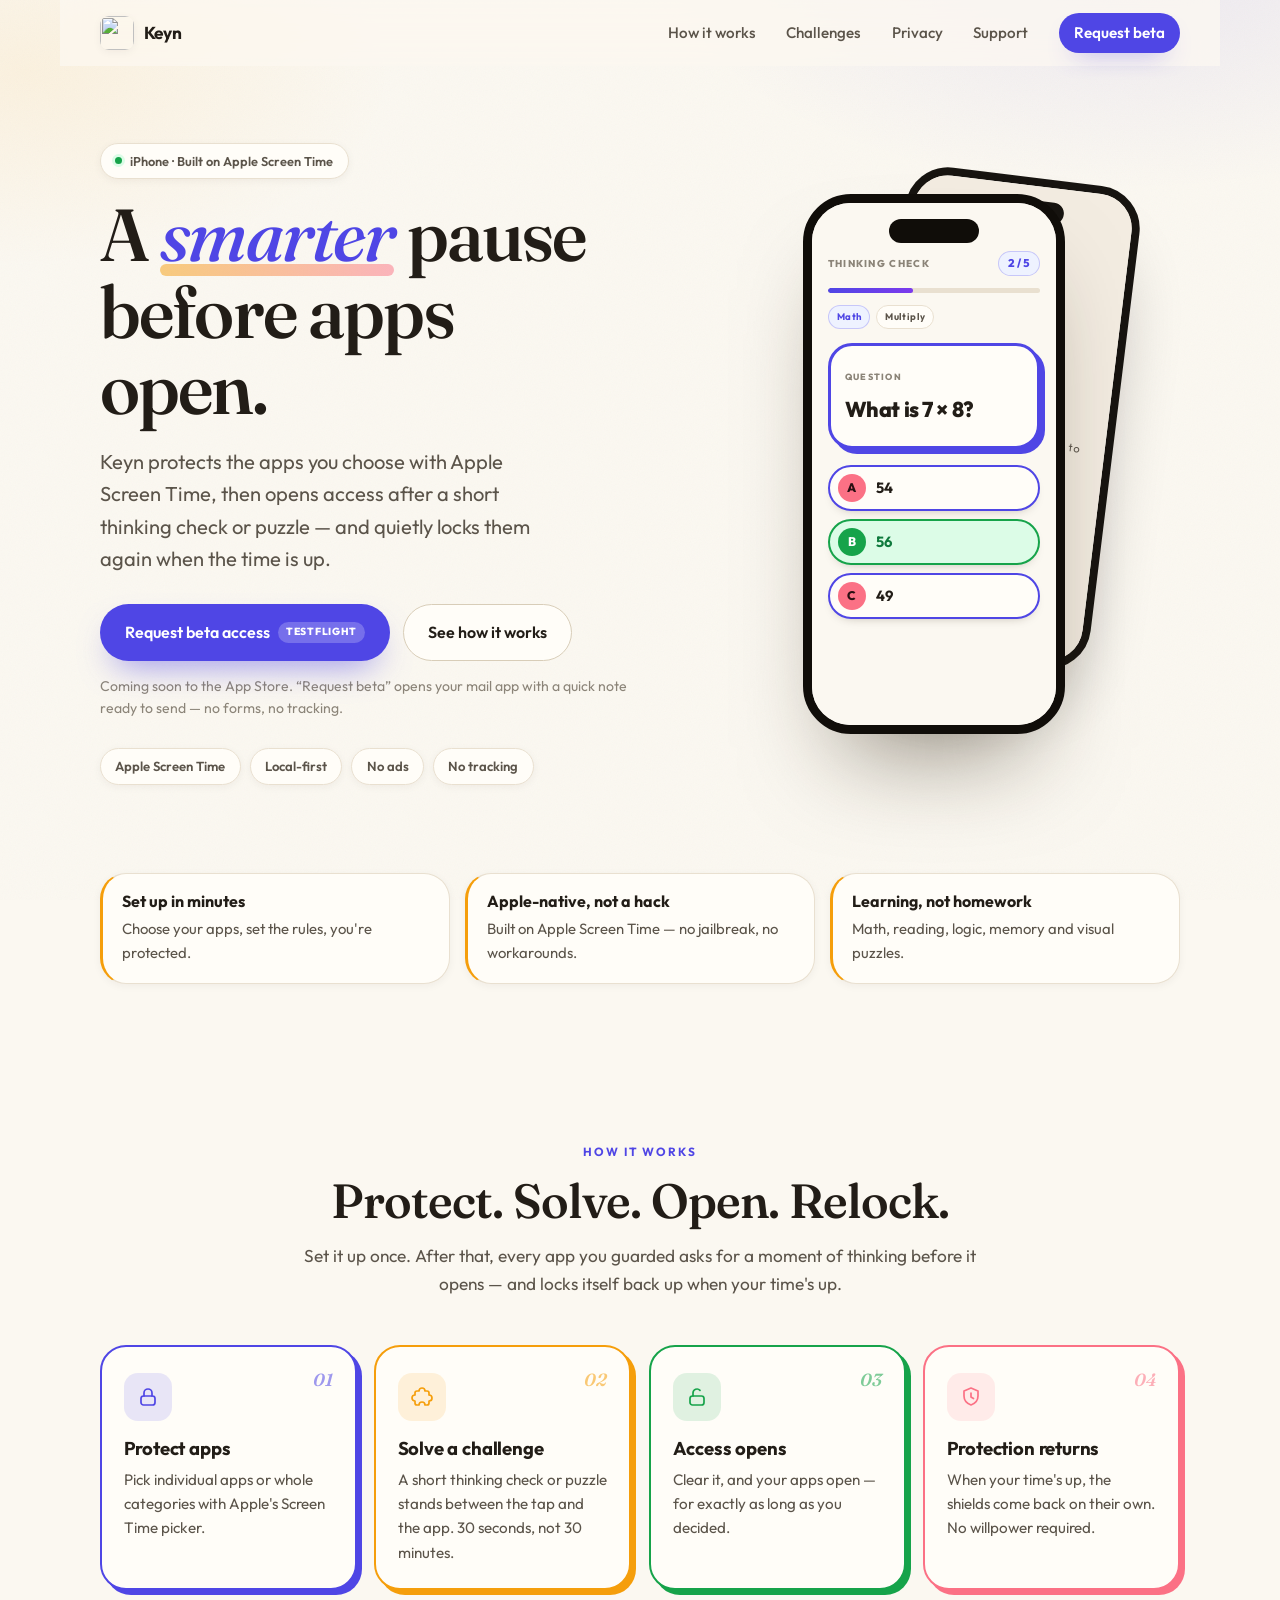
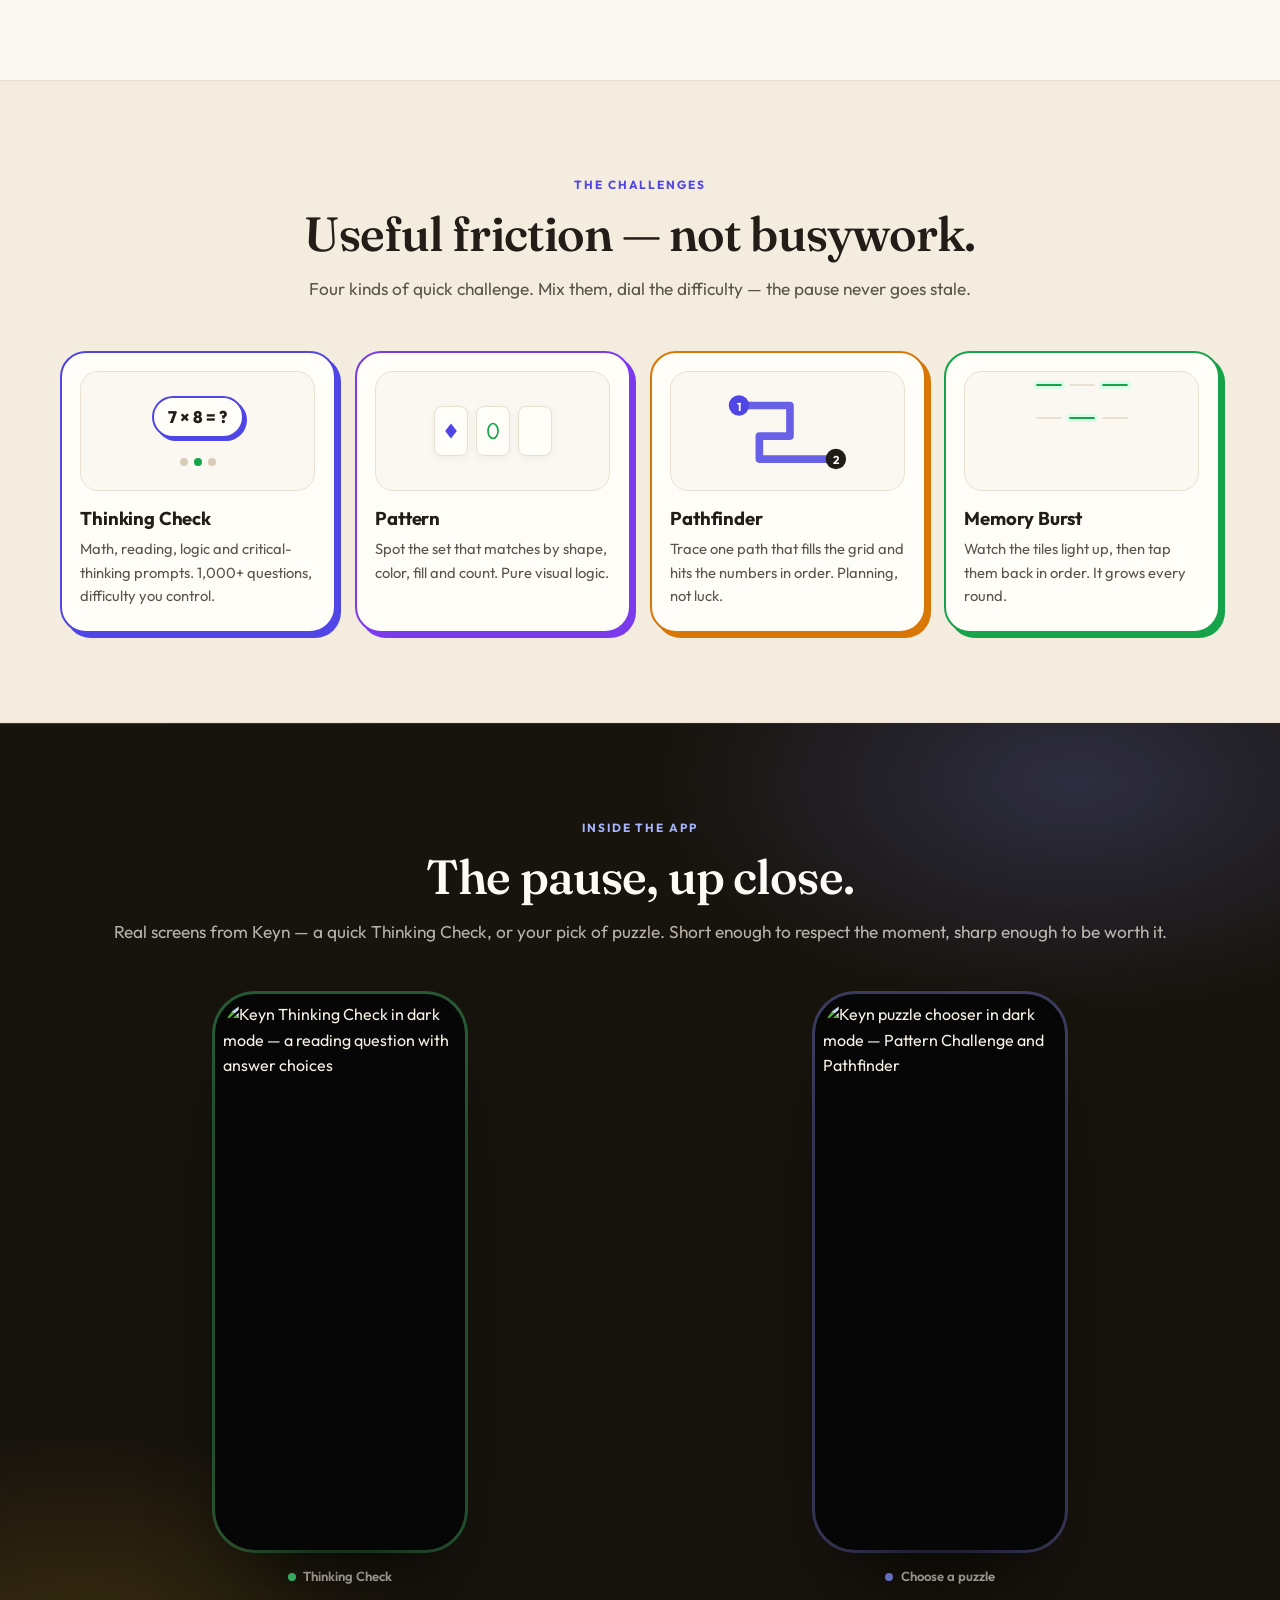
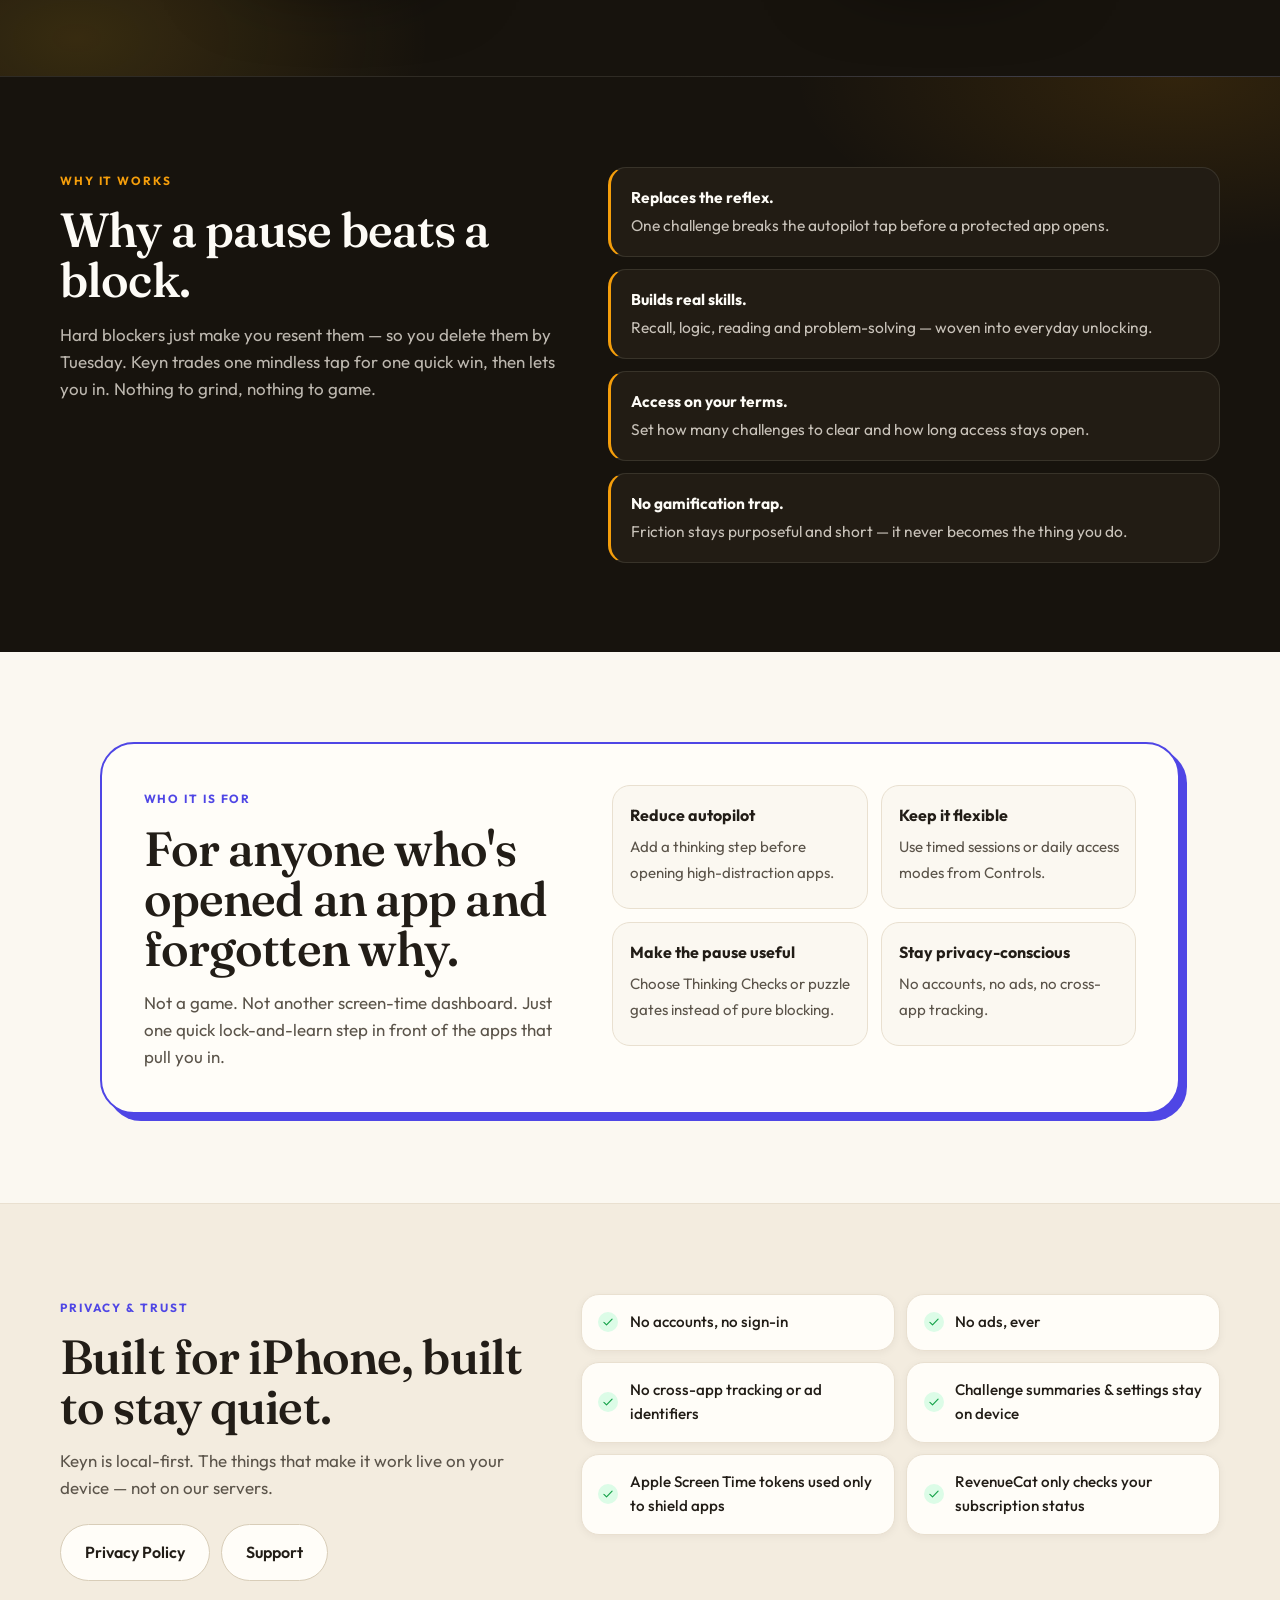
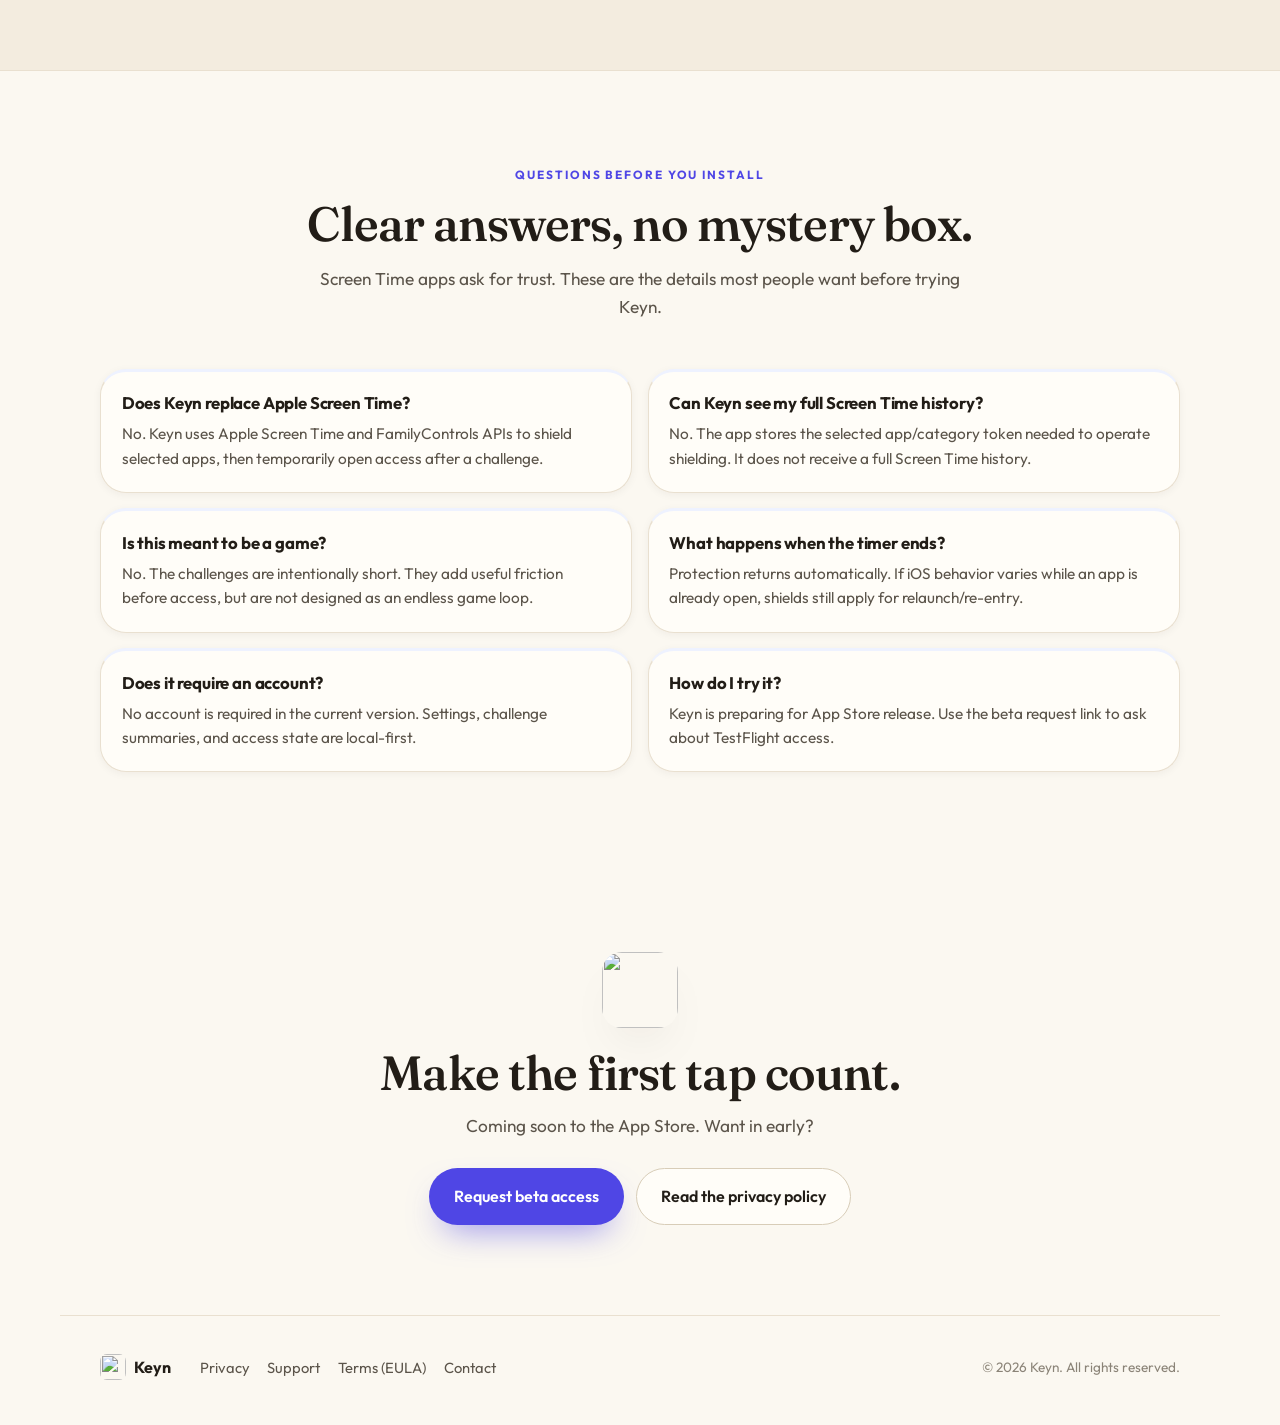
==== index.html @ 4c32f617 "rebrand: Brain Unlock -> Keyn (site brand text) Renames the visible brand across index/privacy/suppo" ====
<!doctype html>
<html lang="en">
  <head>
    <meta charset="utf-8" />
    <meta name="viewport" content="width=device-width, initial-scale=1, viewport-fit=cover" />
    <meta name="theme-color" content="#fbf8f1" />
    <meta
      name="description"
      content="Keyn protects the apps you choose with Apple Screen Time, then opens access after a short thinking check or puzzle. Local-first. No ads. No tracking."
    />
    <link rel="canonical" href="https://www.brainunlock.app/" />
    <link rel="icon" href="assets/app-icon.png" />
    <link rel="apple-touch-icon" href="assets/app-icon.png" />
    <meta property="og:title" content="Keyn | A smarter pause before apps open" />
    <meta
      property="og:description"
      content="Protect apps with Apple Screen Time, then earn access with a short thinking check or puzzle. Local-first, private, ad-free."
    />
    <meta property="og:type" content="website" />
    <meta property="og:url" content="https://www.brainunlock.app/" />
    <meta property="og:image" content="https://www.brainunlock.app/assets/app-icon.png" />
    <title>Keyn | A smarter pause before apps open</title>
    <script>document.documentElement.classList.add("js");</script>
    <link rel="preconnect" href="https://fonts.googleapis.com" />
    <link rel="preconnect" href="https://fonts.gstatic.com" crossorigin />
    <link
      href="https://fonts.googleapis.com/css2?family=Fraunces:ital,opsz,wght@0,9..144,400..600;1,9..144,400..560&family=Outfit:wght@400;500;600;700;800&display=swap"
      rel="stylesheet"
    />
    <link rel="stylesheet" href="styles.css" />
  </head>
  <body>
    <header class="nav">
      <a class="brand" href="https://www.brainunlock.app/" aria-label="Keyn home">
        <img class="brand-icon" src="assets/app-icon.png" alt="" width="34" height="34" />
        <span class="brand-name">Keyn</span>
      </a>
      <nav class="nav-links" aria-label="Primary">
        <a href="#how">How it works</a>
        <a href="#challenges">Challenges</a>
        <a href="privacy.html">Privacy</a>
        <a href="support.html">Support</a>
        <a class="nav-cta" href="mailto:support@brainunlock.app?subject=Brain%20Unlock%20beta%20access">Request beta</a>
      </nav>
    </header>

    <main>
      <!-- ───────────────────────── Hero ───────────────────────── -->
      <section class="hero">
        <div class="hero-glow" aria-hidden="true"></div>
        <div class="hero-grid">
          <div class="hero-copy reveal">
            <span class="eyebrow"><span class="eyebrow-dot"></span> iPhone&nbsp;·&nbsp;Built on Apple Screen&nbsp;Time</span>
            <h1>A <em>smarter</em> pause<br />before apps open.</h1>
            <p class="lede">
              Keyn protects the apps you choose with Apple Screen Time, then opens
              access after a short thinking check or puzzle — and quietly locks them again
              when the time is up.
            </p>
            <div class="cta-row">
              <a class="btn btn-primary" href="mailto:support@brainunlock.app?subject=Brain%20Unlock%20beta%20access">
                Request beta access
                <em class="soon-tag">TestFlight</em>
              </a>
              <a class="btn btn-ghost" href="#how">See how it works</a>
            </div>
            <p class="cta-note">Coming soon to the App Store. “Request beta” opens your mail app with a quick note ready to send — no forms, no tracking.</p>
            <ul class="chips" aria-label="At a glance">
              <li>Apple Screen Time</li>
              <li>Local-first</li>
              <li>No ads</li>
              <li>No tracking</li>
            </ul>
          </div>

          <!-- Layered iPhone mockups recreating the actual app UI -->
          <div class="hero-stage reveal" style="--d: 140ms" aria-label="Keyn app preview">
            <!-- Back phone: the shield / protected screen -->
            <div class="phone phone-back" aria-hidden="true">
              <div class="screen screen-shield">
                <div class="shield-glyph">
                  <svg viewBox="0 0 24 24" width="38" height="38" fill="none" stroke="currentColor" stroke-width="1.6" stroke-linecap="round" stroke-linejoin="round"><path d="M12 3l7 3v5c0 4.5-3 7.5-7 9-4-1.5-7-4.5-7-9V6z"/><path d="M9.5 12l1.8 1.8L15 10"/></svg>
                </div>
                <p class="shield-title">Protected</p>
                <p class="shield-sub">Finish a quick challenge in Keyn to open this app.</p>
                <span class="shield-btn">Got it</span>
              </div>
            </div>

            <!-- Front phone: the Thinking Check -->
            <div class="phone phone-front">
              <div class="screen screen-check">
                <div class="check-top">
                  <span class="check-eyebrow">Thinking Check</span>
                  <span class="check-progress">2 / 5</span>
                </div>
                <div class="check-bar"><span></span></div>
                <div class="tag-row">
                  <span class="tag tag-cat">Math</span>
                  <span class="tag">Multiply</span>
                </div>
                <div class="q-card">
                  <span class="q-label">Question</span>
                  <p class="q-text">What is 7 × 8?</p>
                </div>
                <div class="answers">
                  <button class="ans" type="button" tabindex="-1"><span class="bub">A</span> 54</button>
                  <button class="ans ans-correct" type="button" tabindex="-1"><span class="bub">B</span> 56</button>
                  <button class="ans" type="button" tabindex="-1"><span class="bub">C</span> 49</button>
                </div>
              </div>
            </div>
          </div>
        </div>
      </section>

      <!-- ─────────────────────── Value proof ─────────────────── -->
      <section class="proof-strip" aria-label="Why people try Keyn">
        <article>
          <strong>Set up in minutes</strong>
          <span>Choose your apps, set the rules, you're protected.</span>
        </article>
        <article>
          <strong>Apple-native, not a hack</strong>
          <span>Built on Apple Screen Time — no jailbreak, no workarounds.</span>
        </article>
        <article>
          <strong>Learning, not homework</strong>
          <span>Math, reading, logic, memory and visual puzzles.</span>
        </article>
      </section>

      <!-- ─────────────────────── How it works ─────────────────── -->
      <section class="section" id="how">
        <div class="section-head">
          <span class="kicker">How it works</span>
          <h2>Protect. Solve. Open. Relock.</h2>
          <p>Set it up once. After that, every app you guarded asks for a moment of thinking before it opens — and locks itself back up when your time's up.</p>
        </div>
        <ol class="flow">
          <li class="flow-step reveal">
            <span class="flow-ix">01</span>
            <span class="flow-ic" aria-hidden="true">
              <svg viewBox="0 0 24 24" fill="none" stroke="currentColor" stroke-width="1.7" stroke-linecap="round" stroke-linejoin="round"><rect x="5" y="11" width="14" height="9" rx="2.5"/><path d="M8 11V8a4 4 0 0 1 8 0v3"/></svg>
            </span>
            <h3>Protect apps</h3>
            <p>Pick individual apps or whole categories with Apple's Screen Time picker.</p>
          </li>
          <li class="flow-step reveal" style="--d: 80ms">
            <span class="flow-ix">02</span>
            <span class="flow-ic" aria-hidden="true">
              <svg viewBox="0 0 24 24" fill="none" stroke="currentColor" stroke-width="1.7" stroke-linecap="round" stroke-linejoin="round"><path d="M12 3a3 3 0 0 1 3 3h2a2 2 0 0 1 2 2v2a3 3 0 0 1 0 6v2a2 2 0 0 1-2 2h-2a3 3 0 0 0-6 0H7a2 2 0 0 1-2-2v-2a3 3 0 0 1 0-6V8a2 2 0 0 1 2-2h2a3 3 0 0 1 3-3z"/></svg>
            </span>
            <h3>Solve a challenge</h3>
            <p>A short thinking check or puzzle stands between the tap and the app. 30 seconds, not 30 minutes.</p>
          </li>
          <li class="flow-step reveal" style="--d: 160ms">
            <span class="flow-ix">03</span>
            <span class="flow-ic" aria-hidden="true">
              <svg viewBox="0 0 24 24" fill="none" stroke="currentColor" stroke-width="1.7" stroke-linecap="round" stroke-linejoin="round"><rect x="5" y="11" width="14" height="9" rx="2.5"/><path d="M8 11V8a4 4 0 0 1 7-2.6"/></svg>
            </span>
            <h3>Access opens</h3>
            <p>Clear it, and your apps open — for exactly as long as you decided.</p>
          </li>
          <li class="flow-step reveal" style="--d: 240ms">
            <span class="flow-ix">04</span>
            <span class="flow-ic" aria-hidden="true">
              <svg viewBox="0 0 24 24" fill="none" stroke="currentColor" stroke-width="1.7" stroke-linecap="round" stroke-linejoin="round"><path d="M12 3l7 3v5c0 4.5-3 7.5-7 9-4-1.5-7-4.5-7-9V6z"/><path d="M12 8v4l2.5 1.5"/></svg>
            </span>
            <h3>Protection returns</h3>
            <p>When your time's up, the shields come back on their own. No willpower required.</p>
          </li>
        </ol>
      </section>

      <!-- ─────────────────────── Challenges ───────────────────── -->
      <section class="section section-soft" id="challenges">
        <div class="section-head">
          <span class="kicker">The challenges</span>
          <h2>Useful friction — not busywork.</h2>
          <p>Four kinds of quick challenge. Mix them, dial the difficulty — the pause never goes stale.</p>
        </div>
        <div class="challenge-grid">
          <article class="ch-card reveal">
            <div class="ch-art ch-art-think" aria-hidden="true">
              <span class="ch-pill">7 × 8 = ?</span>
              <div class="ch-dots"><i></i><i class="on"></i><i></i></div>
            </div>
            <h3>Thinking Check</h3>
            <p>Math, reading, logic and critical-thinking prompts. 1,000+ questions, difficulty you control.</p>
          </article>

          <article class="ch-card reveal" style="--d: 80ms">
            <div class="ch-art ch-art-pattern" aria-hidden="true">
              <span class="setcard"><svg viewBox="0 0 24 24" fill="#4F46E5"><path d="M12 3l7 9-7 9-7-9z"/></svg></span>
              <span class="setcard"><svg viewBox="0 0 24 24" fill="none" stroke="#16A34A" stroke-width="2"><ellipse cx="12" cy="12" rx="6" ry="9"/></svg></span>
              <span class="setcard"><svg viewBox="0 0 24 24" fill="#F59E0B"><path d="M16 4a8 8 0 1 0 0 16 6 6 0 0 1 0-16z"/></svg></span>
            </div>
            <h3>Pattern</h3>
            <p>Spot the set that matches by shape, color, fill and count. Pure visual logic.</p>
          </article>

          <article class="ch-card reveal" style="--d: 160ms">
            <div class="ch-art ch-art-path" aria-hidden="true">
              <svg viewBox="0 0 120 80" width="100%" height="100%" preserveAspectRatio="xMidYMid meet">
                <path d="M22 20 H62 V44 H38 V62 H98" fill="none" stroke="#4F46E5" stroke-width="6" stroke-linecap="round" stroke-linejoin="round" opacity="0.85"/>
                <circle cx="22" cy="20" r="8" fill="#4F46E5"/><text x="22" y="24" text-anchor="middle" font-size="9" fill="#fff" font-weight="700">1</text>
                <circle cx="98" cy="62" r="8" fill="#211C16"/><text x="98" y="66" text-anchor="middle" font-size="9" fill="#fff" font-weight="700">2</text>
              </svg>
            </div>
            <h3>Pathfinder</h3>
            <p>Trace one path that fills the grid and hits the numbers in order. Planning, not luck.</p>
          </article>

          <article class="ch-card reveal" style="--d: 240ms">
            <div class="ch-art ch-art-memory" aria-hidden="true">
              <span class="mtile on"></span><span class="mtile"></span><span class="mtile on"></span>
              <span class="mtile"></span><span class="mtile on"></span><span class="mtile"></span>
            </div>
            <h3>Memory Burst</h3>
            <p>Watch the tiles light up, then tap them back in order. It grows every round.</p>
          </article>
        </div>
      </section>

      <!-- ──────────────────── Dark-mode showcase ──────────────── -->
      <section class="section showcase" aria-label="A look inside the Keyn app">
        <div class="section-head">
          <span class="kicker">Inside the app</span>
          <h2>The pause, up close.</h2>
          <p>Real screens from Keyn — a quick Thinking Check, or your pick of puzzle. Short enough to respect the moment, sharp enough to be worth it.</p>
        </div>
        <div class="showcase-stage">
          <div class="shot-cap shot-cap-1 reveal">
            <div class="shot">
              <img src="assets/simulator_screenshot_D6361042-152D-41A5-B4E5-0A3F7F1196F3.png" alt="Keyn Thinking Check in dark mode — a reading question with answer choices" width="250" height="540" loading="lazy" />
            </div>
            <span class="shot-tag"><i></i> Thinking Check</span>
          </div>
          <div class="shot-cap shot-cap-2 reveal" style="--d: 110ms">
            <div class="shot">
              <img src="assets/simulator_screenshot_AA363468-B106-4E09-99B0-FF3314748592.png" alt="Keyn puzzle chooser in dark mode — Pattern Challenge and Pathfinder" width="250" height="540" loading="lazy" />
            </div>
            <span class="shot-tag"><i></i> Choose a puzzle</span>
          </div>
        </div>
      </section>

      <!-- ─────────────────────── Why it works ─────────────────── -->
      <section class="section why">
        <div class="why-inner">
          <div class="why-head">
            <span class="kicker kicker-light">Why it works</span>
            <h2>Why a pause beats a block.</h2>
            <p>Hard blockers just make you resent them — so you delete them by Tuesday. Keyn trades one mindless tap for one quick win, then lets you in. Nothing to grind, nothing to game.</p>
          </div>
          <ul class="why-list">
            <li>
              <strong>Replaces the reflex.</strong>
              One challenge breaks the autopilot tap before a protected app opens.
            </li>
            <li>
              <strong>Builds real skills.</strong>
              Recall, logic, reading and problem-solving — woven into everyday unlocking.
            </li>
            <li>
              <strong>Access on your terms.</strong>
              Set how many challenges to clear and how long access stays open.
            </li>
            <li>
              <strong>No gamification trap.</strong>
              Friction stays purposeful and short — it never becomes the thing you do.
            </li>
          </ul>
        </div>
      </section>

      <!-- ─────────────────────── Who it's for ─────────────────── -->
      <section class="section buyer-section">
        <div class="buyer-card">
          <div>
            <span class="kicker">Who it is for</span>
            <h2>For anyone who's opened an app and forgotten why.</h2>
            <p>
              Not a game. Not another screen-time dashboard. Just one quick lock-and-learn
              step in front of the apps that pull you in.
            </p>
          </div>
          <div class="buyer-grid">
            <article>
              <strong>Reduce autopilot</strong>
              <span>Add a thinking step before opening high-distraction apps.</span>
            </article>
            <article>
              <strong>Keep it flexible</strong>
              <span>Use timed sessions or daily access modes from Controls.</span>
            </article>
            <article>
              <strong>Make the pause useful</strong>
              <span>Choose Thinking Checks or puzzle gates instead of pure blocking.</span>
            </article>
            <article>
              <strong>Stay privacy-conscious</strong>
              <span>No accounts, no ads, no cross-app tracking.</span>
            </article>
          </div>
        </div>
      </section>

      <!-- ─────────────────────── Privacy / trust ──────────────── -->
      <section class="section section-soft" id="privacy">
        <div class="trust">
          <div class="trust-head">
            <span class="kicker">Privacy &amp; trust</span>
            <h2>Built for iPhone, built to stay quiet.</h2>
            <p>Keyn is local-first. The things that make it work live on your device — not on our servers.</p>
            <div class="trust-links">
              <a class="btn btn-ghost" href="privacy.html">Privacy Policy</a>
              <a class="btn btn-ghost" href="support.html">Support</a>
            </div>
          </div>
          <ul class="trust-list">
            <li><svg viewBox="0 0 24 24" aria-hidden="true" fill="none" stroke="currentColor" stroke-width="2" stroke-linecap="round" stroke-linejoin="round"><path d="M5 12.5l4.5 4.5L19 7"/></svg> No accounts, no sign-in</li>
            <li><svg viewBox="0 0 24 24" aria-hidden="true" fill="none" stroke="currentColor" stroke-width="2" stroke-linecap="round" stroke-linejoin="round"><path d="M5 12.5l4.5 4.5L19 7"/></svg> No ads, ever</li>
            <li><svg viewBox="0 0 24 24" aria-hidden="true" fill="none" stroke="currentColor" stroke-width="2" stroke-linecap="round" stroke-linejoin="round"><path d="M5 12.5l4.5 4.5L19 7"/></svg> No cross-app tracking or ad identifiers</li>
            <li><svg viewBox="0 0 24 24" aria-hidden="true" fill="none" stroke="currentColor" stroke-width="2" stroke-linecap="round" stroke-linejoin="round"><path d="M5 12.5l4.5 4.5L19 7"/></svg> Challenge summaries &amp; settings stay on device</li>
            <li><svg viewBox="0 0 24 24" aria-hidden="true" fill="none" stroke="currentColor" stroke-width="2" stroke-linecap="round" stroke-linejoin="round"><path d="M5 12.5l4.5 4.5L19 7"/></svg> Apple Screen Time tokens used only to shield apps</li>
            <li><svg viewBox="0 0 24 24" aria-hidden="true" fill="none" stroke="currentColor" stroke-width="2" stroke-linecap="round" stroke-linejoin="round"><path d="M5 12.5l4.5 4.5L19 7"/></svg> RevenueCat only checks your subscription status</li>
          </ul>
        </div>
      </section>

      <!-- ─────────────────────── FAQ ──────────────────────────── -->
      <section class="section faq-section" id="faq">
        <div class="section-head">
          <span class="kicker">Questions before you install</span>
          <h2>Clear answers, no mystery box.</h2>
          <p>Screen Time apps ask for trust. These are the details most people want before trying Keyn.</p>
        </div>
        <div class="faq-grid">
          <article>
            <h3>Does Keyn replace Apple Screen Time?</h3>
            <p>No. Keyn uses Apple Screen Time and FamilyControls APIs to shield selected apps, then temporarily open access after a challenge.</p>
          </article>
          <article>
            <h3>Can Keyn see my full Screen Time history?</h3>
            <p>No. The app stores the selected app/category token needed to operate shielding. It does not receive a full Screen Time history.</p>
          </article>
          <article>
            <h3>Is this meant to be a game?</h3>
            <p>No. The challenges are intentionally short. They add useful friction before access, but are not designed as an endless game loop.</p>
          </article>
          <article>
            <h3>What happens when the timer ends?</h3>
            <p>Protection returns automatically. If iOS behavior varies while an app is already open, shields still apply for relaunch/re-entry.</p>
          </article>
          <article>
            <h3>Does it require an account?</h3>
            <p>No account is required in the current version. Settings, challenge summaries, and access state are local-first.</p>
          </article>
          <article>
            <h3>How do I try it?</h3>
            <p>Keyn is preparing for App Store release. Use the beta request link to ask about TestFlight access.</p>
          </article>
        </div>
      </section>

      <!-- ─────────────────────── Closing CTA ──────────────────── -->
      <section class="section closing">
        <img class="closing-icon" src="assets/app-icon.png" alt="" width="76" height="76" />
        <h2>Make the first tap count.</h2>
        <p>Coming soon to the App Store. Want in early?</p>
        <div class="cta-row cta-center">
          <a class="btn btn-primary" href="mailto:support@brainunlock.app?subject=Brain%20Unlock%20beta%20access">Request beta access</a>
          <a class="btn btn-ghost" href="privacy.html">Read the privacy policy</a>
        </div>
      </section>
    </main>

    <footer class="footer">
      <div class="footer-brand">
        <img src="assets/app-icon.png" alt="" width="26" height="26" />
        <span>Keyn</span>
      </div>
      <nav class="footer-links" aria-label="Footer">
        <a href="privacy.html">Privacy</a>
        <a href="support.html">Support</a>
        <a href="https://www.apple.com/legal/internet-services/itunes/dev/stdeula/">Terms (EULA)</a>
        <a href="mailto:support@brainunlock.app">Contact</a>
      </nav>
      <span class="footer-copy">© 2026 Keyn. All rights reserved.</span>
    </footer>

    <!-- Scroll-orchestrated reveals. Hidden only when JS is present (.js gate in
         the head), so no-JS / crawlers still get everything; IntersectionObserver
         then fires each element's --d stagger as it enters the viewport. -->
    <script>
      (function () {
        var els = document.querySelectorAll(".reveal");
        if (!els.length) return;
        if (!("IntersectionObserver" in window)) {
          for (var i = 0; i < els.length; i++) els[i].classList.add("in");
          return;
        }
        var io = new IntersectionObserver(
          function (entries) {
            entries.forEach(function (e) {
              if (e.isIntersecting) {
                e.target.classList.add("in");
                io.unobserve(e.target);
              }
            });
          },
          { rootMargin: "0px 0px -10% 0px", threshold: 0.12 }
        );
        els.forEach(function (el) { io.observe(el); });
      })();
    </script>
  </body>
</html>
---- styles.css ----
/* ============================================================================
   Keyn — marketing site
   ----------------------------------------------------------------------------
   Aesthetic: warm "cream paper" editorial, pulled straight from the app's
   light mode. Fraunces (display serif) + Outfit (the app's own UI sans).
   Signature surface = the app's neobrutalist hard-offset accent slab.
   Atmosphere from layered corner-wash glows + paper grain. CSS-only motion,
   scroll-orchestrated. Dual-theme story told with real dark-mode screenshots.
   ========================================================================== */

:root {
  /* ── Type ── */
  --display: "Fraunces", "Iowan Old Style", Georgia, "Times New Roman", serif;
  --sans: "Outfit", -apple-system, system-ui, "Segoe UI", Roboto, Helvetica, Arial, sans-serif;

  /* ── Warm neutrals (cream paper) ── */
  --ink: #221d17;
  --ink-soft: #5b544a;
  --ink-faint: #8b8478;
  --cream: #fbf8f1;        /* page */
  --cream-2: #f3ecdf;      /* soft band */
  --paper: #fffdf8;        /* card */
  --line: #e9e0d0;
  --line-strong: #d8cdb8;

  /* ── Brand accents (exact app tokens) ── */
  --indigo: #4f46e5;
  --indigo-deep: #4338ca;
  --indigo-tint: #eef2ff;
  --gold: #f59e0b;
  --gold-2: #d97706;
  --gold-soft: #fef3c7;
  --green: #16a34a;
  --green-tint: #dcfce7;
  --coral: #fb7185;        /* the answer-bubble warmth */
  --coral-tint: #ffe4e6;
  --violet: #7c3aed;
  --violet-tint: #ede9fe;

  /* ── Warm dark band (espresso) ── */
  --espresso: #17130d;
  --espresso-2: #221c14;
  --espresso-line: rgba(255, 247, 233, 0.1);
  --cream-on-dark: #f7f1e6;

  --maxw: 1160px;
  --r-sm: 12px;
  --r: 18px;
  --r-lg: 26px;
  --r-xl: 34px;
  --r-hero: 32px;          /* matches the app's hero radius */
  --pill: 999px;

  --shadow-sm: 0 2px 8px rgba(40, 28, 10, 0.05);
  --shadow: 0 24px 50px -28px rgba(40, 28, 10, 0.34);
  --shadow-lg: 0 54px 96px -40px rgba(40, 28, 10, 0.5);

  /* Slab = the app's hard-offset neobrutalist shadow. Caller sets the accent
     via --slab (border + shadow color). */
  --slab: var(--indigo);
  --slab-off: 5px;
}

* { box-sizing: border-box; }

html { -webkit-text-size-adjust: 100%; scroll-behavior: smooth; }

body {
  margin: 0;
  font-family: var(--sans);
  color: var(--ink);
  background-color: var(--cream);
  /* Atmosphere: two soft corner washes + a hair of paper grain so the page
     never reads as flat cream. The grain is a tiny inline SVG turbulence. */
  background-image:
    radial-gradient(60% 42% at 88% -4%, rgba(79, 70, 229, 0.09), transparent 60%),
    radial-gradient(48% 36% at 2% 8%, rgba(245, 158, 11, 0.08), transparent 60%),
    url("data:image/svg+xml,%3Csvg xmlns='http://www.w3.org/2000/svg' width='180' height='180'%3E%3Cfilter id='n'%3E%3CfeTurbulence type='fractalNoise' baseFrequency='0.85' numOctaves='2' stitchTiles='stitch'/%3E%3C/filter%3E%3Crect width='100%25' height='100%25' filter='url(%23n)' opacity='0.035'/%3E%3C/svg%3E");
  background-repeat: no-repeat, no-repeat, repeat;
  background-attachment: fixed, fixed, fixed;
  line-height: 1.6;
  font-weight: 400;
  -webkit-font-smoothing: antialiased;
  text-rendering: optimizeLegibility;
  overflow-x: hidden;
}

/* ── Type scale ── */
h1, h2, h3 { margin: 0; }
h1, h2 {
  font-family: var(--display);
  font-weight: 560;            /* Fraunces optical weight; warm, not heavy */
  font-optical-sizing: auto;
  letter-spacing: -0.018em;
  line-height: 1.04;
}
h2 { font-size: clamp(1.85rem, 1.1rem + 3vw, 3rem); }
h3 { font-family: var(--sans); font-size: 1.16rem; font-weight: 700; letter-spacing: -0.01em; line-height: 1.25; }
p { margin: 0; }
a { color: inherit; text-decoration: none; }
img { max-width: 100%; display: block; }
ul, ol { margin: 0; padding: 0; list-style: none; }
::selection { background: var(--gold-soft); color: var(--ink); }

.kicker {
  display: inline-block;
  font-family: var(--sans);
  font-size: 0.74rem;
  font-weight: 700;
  letter-spacing: 0.16em;
  text-transform: uppercase;
  color: var(--indigo);
  margin-bottom: 0.9rem;
}
.kicker-light { color: var(--gold); }

/* ───────────────────────────── Nav ───────────────────────────── */
.nav {
  position: sticky; top: 0; z-index: 50;
  display: flex; align-items: center; justify-content: space-between; gap: 1rem;
  max-width: var(--maxw); margin: 0 auto;
  padding: 0.8rem clamp(1.1rem, 4vw, 2.5rem);
  background: rgba(251, 248, 241, 0.78);
  backdrop-filter: saturate(170%) blur(16px);
  -webkit-backdrop-filter: saturate(170%) blur(16px);
}
.brand { display: inline-flex; align-items: center; gap: 0.6rem; font-weight: 700; letter-spacing: -0.02em; }
.brand-icon { border-radius: 9px; box-shadow: var(--shadow-sm); }
.brand-name { font-size: 1.08rem; }
.nav-links { display: flex; gap: clamp(0.9rem, 2.5vw, 1.9rem); align-items: center; }
.nav-links a { font-size: 0.95rem; font-weight: 500; color: var(--ink-soft); transition: color 0.18s; }
.nav-links a:hover { color: var(--ink); }
.nav-links a[href^="#"] { display: none; }
@media (min-width: 620px) { .nav-links a[href^="#"] { display: inline; } }
.nav-links .nav-cta {
  display: inline-flex; align-items: center;
  padding: 0.5rem 0.95rem; border-radius: var(--pill);
  color: #fff; font-weight: 600;
  background: var(--indigo);
  box-shadow: 0 12px 26px -16px rgba(79, 70, 229, 0.85);
  transition: background 0.18s, transform 0.16s;
}
.nav-links .nav-cta:hover { color: #fff; background: var(--indigo-deep); transform: translateY(-1px); }
@media (max-width: 619px) {
  .nav { padding-inline: 1rem; }
  .brand-name { font-size: 0.98rem; }
  .nav-links { gap: 0; }
  .nav-links a:not(.nav-cta) { display: none; }
  .nav-links .nav-cta { padding: 0.58rem 0.82rem; font-size: 0.88rem; }
}

/* ───────────────────────────── Buttons / chips ───────────────── */
.btn {
  position: relative;
  display: inline-flex; align-items: center; gap: 0.5rem;
  padding: 0.92rem 1.5rem; border-radius: var(--pill);
  font-family: var(--sans); font-size: 1rem; font-weight: 600;
  border: 1.5px solid transparent; cursor: pointer;
  transition: transform 0.16s ease, box-shadow 0.2s ease, background 0.2s ease, border-color 0.2s ease;
}
.btn-primary { background: var(--indigo); color: #fff; box-shadow: 0 16px 34px -14px rgba(79, 70, 229, 0.65); }
.btn-primary:hover { transform: translateY(-2px); background: var(--indigo-deep); box-shadow: 0 22px 44px -16px rgba(79, 70, 229, 0.7); }
.btn-ghost { background: var(--paper); color: var(--ink); border-color: var(--line-strong); }
.btn-ghost:hover { transform: translateY(-2px); border-color: var(--ink-faint); }
.soon-tag {
  font-style: normal; font-size: 0.64rem; font-weight: 800;
  letter-spacing: 0.07em; text-transform: uppercase;
  background: rgba(255, 255, 255, 0.22); color: #fff;
  padding: 0.16rem 0.5rem; border-radius: var(--pill);
}

.cta-row { display: flex; flex-wrap: wrap; gap: 0.8rem; margin-top: 1.8rem; }
.cta-center { justify-content: center; }
.cta-note { margin-top: 0.85rem; color: var(--ink-faint); font-size: 0.88rem; max-width: 34rem; }
.cta-center + .cta-note { margin-inline: auto; text-align: center; }

.chips { display: flex; flex-wrap: wrap; gap: 0.55rem; margin-top: 1.8rem; }
.chips li {
  font-size: 0.82rem; font-weight: 600; color: var(--ink-soft);
  background: var(--paper); border: 1px solid var(--line);
  padding: 0.44rem 0.9rem; border-radius: var(--pill); box-shadow: var(--shadow-sm);
}

/* ───────────────────────────── Hero ──────────────────────────── */
.hero {
  position: relative; max-width: var(--maxw); margin: 0 auto;
  padding: clamp(2.5rem, 6vw, 5rem) clamp(1.1rem, 4vw, 2.5rem) clamp(3rem, 7vw, 5.5rem);
  overflow: visible;
}
.hero-glow { display: none; } /* atmosphere now lives on the body wash */
.hero-grid {
  position: relative; z-index: 1; display: grid;
  grid-template-columns: 1fr; gap: clamp(2.5rem, 5vw, 3.5rem); align-items: center;
}
@media (min-width: 900px) { .hero-grid { grid-template-columns: 1.04fr 0.96fr; } }

.eyebrow {
  display: inline-flex; align-items: center; gap: 0.5rem;
  font-size: 0.8rem; font-weight: 600; color: var(--ink-soft);
  background: var(--paper); border: 1px solid var(--line);
  padding: 0.42rem 0.9rem; border-radius: var(--pill); box-shadow: var(--shadow-sm);
}
.eyebrow-dot { width: 7px; height: 7px; border-radius: 50%; background: var(--green); box-shadow: 0 0 0 3px var(--green-tint); }

.hero h1 {
  font-size: clamp(2.7rem, 1.2rem + 6vw, 4.6rem);
  margin: 1.15rem 0 0; letter-spacing: -0.025em;
}
/* "smarter" gets the editorial accent: Fraunces italic + a gold underline mark */
.hero h1 em {
  font-style: italic; font-weight: 500; color: var(--indigo);
  position: relative; white-space: nowrap;
}
.hero h1 em::after {
  content: ""; position: absolute; left: 0; right: 0; bottom: 0.06em; height: 0.16em;
  background: linear-gradient(90deg, var(--gold), var(--coral));
  border-radius: var(--pill); opacity: 0.5; z-index: -1;
}
.lede { font-size: clamp(1.06rem, 0.95rem + 0.5vw, 1.26rem); color: var(--ink-soft); margin-top: 1.2rem; max-width: 34ch; }

/* ── iPhone mockups (CSS-recreated light app UI) ── */
.hero-stage { position: relative; display: flex; justify-content: center; align-items: center; min-height: 560px; }
.phone {
  width: 262px; aspect-ratio: 262 / 540;
  background: #ffffff; border: 9px solid #100d09;
  border-radius: 48px; padding: 0;
  box-shadow: var(--shadow-lg), 0 0 0 2px rgba(255,255,255,0.04) inset;
}
.phone .screen { position: relative; height: 100%; border-radius: 38px; overflow: hidden; display: flex; flex-direction: column; }
.phone::before {
  content: ""; position: absolute; top: 16px; left: 50%; transform: translateX(-50%);
  width: 90px; height: 24px; border-radius: var(--pill); background: #100d09; z-index: 3;
}
.phone-front { position: relative; z-index: 2; animation: floatY 7s ease-in-out infinite; }
.phone-back {
  position: absolute; z-index: 1;
  transform: translate(64px, -46px) rotate(7deg) scale(0.9);
  filter: saturate(0.95); opacity: 0.97;
  animation: floatY 7s ease-in-out infinite reverse;
}
@keyframes floatY { 0%, 100% { translate: 0 0; } 50% { translate: 0 -10px; } }
@media (max-width: 560px) {
  .hero-stage { min-height: 0; }
  .phone { width: min(76vw, 258px); }
  .phone-back { display: none; }
}

/* Thinking-Check screen */
.screen-check { background: var(--cream); padding: 48px 16px 18px; gap: 12px; }
.check-top { display: flex; align-items: center; justify-content: space-between; }
.check-eyebrow { font-size: 0.62rem; font-weight: 800; letter-spacing: 0.13em; text-transform: uppercase; color: var(--ink-faint); }
.check-progress { font-size: 0.7rem; font-weight: 800; color: var(--indigo); background: var(--indigo-tint); border: 1px solid rgba(79, 70, 229, 0.25); padding: 0.16rem 0.55rem; border-radius: var(--pill); font-variant-numeric: tabular-nums; }
.check-bar { height: 5px; border-radius: var(--pill); background: var(--line); overflow: hidden; }
.check-bar span { display: block; width: 40%; height: 100%; background: linear-gradient(90deg, var(--indigo), var(--violet)); border-radius: var(--pill); animation: barGrow 7s ease-in-out infinite; }
@keyframes barGrow { 0%, 45% { width: 40%; } 60%, 100% { width: 60%; } }
.tag-row { display: flex; gap: 6px; }
.tag { font-size: 0.6rem; font-weight: 700; letter-spacing: 0.04em; color: var(--ink-soft); background: var(--paper); border: 1px solid var(--line); padding: 0.2rem 0.5rem; border-radius: var(--pill); }
.tag-cat { color: var(--indigo); background: var(--indigo-tint); border-color: rgba(79, 70, 229, 0.25); }
/* the app's hero slab */
.q-card {
  background: var(--paper); border: 3px solid var(--indigo); border-radius: 24px;
  padding: 16px 14px 18px; box-shadow: var(--slab-off) var(--slab-off) 0 0 var(--indigo);
  margin-top: 2px;
}
.q-label { font-size: 0.56rem; font-weight: 800; letter-spacing: 0.14em; text-transform: uppercase; color: var(--ink-faint); }
.q-text { font-size: 1.34rem; font-weight: 800; letter-spacing: -0.02em; margin-top: 6px; font-family: var(--sans); }
.answers { display: flex; flex-direction: column; gap: 8px; margin-top: 4px; }
.ans {
  display: flex; align-items: center; gap: 10px; font-family: var(--sans);
  font-size: 0.92rem; font-weight: 700; color: var(--ink); text-align: left;
  background: var(--paper); border: 2.5px solid var(--indigo); border-radius: var(--pill);
  padding: 7px 8px; box-shadow: 0 5px 12px -8px rgba(40, 28, 10, 0.4);
}
.ans .bub { width: 28px; height: 28px; border-radius: 50%; background: var(--coral); color: #2a0f12; display: grid; place-items: center; font-size: 0.78rem; font-weight: 800; flex: none; }
.ans-correct { border-color: var(--green); background: var(--green-tint); color: #0f7a3d; animation: correctPop 7s ease-in-out infinite; }
.ans-correct .bub { background: var(--green); color: #fff; }
@keyframes correctPop { 0%, 50% { transform: scale(1); box-shadow: 0 5px 12px -8px rgba(40,28,10,0.4); } 58% { transform: scale(1.035); box-shadow: 0 0 0 4px var(--green-tint); } 70%, 100% { transform: scale(1); } }

/* Shield screen (back phone) */
.screen-shield { background: var(--cream-2); align-items: center; justify-content: center; text-align: center; padding: 26px 20px; gap: 4px; }
.shield-glyph { width: 70px; height: 70px; border-radius: 22px; background: var(--indigo-tint); color: var(--indigo); display: grid; place-items: center; margin-bottom: 12px; box-shadow: 4px 4px 0 0 rgba(79,70,229,0.18); }
.shield-title { font-size: 1.15rem; font-weight: 800; }
.shield-sub { font-size: 0.78rem; color: var(--ink-soft); margin-top: 6px; }
.shield-btn { margin-top: 16px; font-size: 0.82rem; font-weight: 700; color: #fff; background: var(--indigo); padding: 0.55rem 1.4rem; border-radius: var(--pill); }

/* ───────────────────────────── Proof strip ───────────────────── */
.proof-strip {
  max-width: var(--maxw); margin: 0 auto;
  padding: 0 clamp(1.1rem, 4vw, 2.5rem) clamp(2.4rem, 5vw, 4rem);
  display: grid; grid-template-columns: 1fr; gap: 0.9rem;
}
@media (min-width: 760px) { .proof-strip { grid-template-columns: repeat(3, 1fr); } }
.proof-strip article {
  background: var(--paper); border: 1px solid var(--line);
  border-radius: var(--r-lg); padding: 1.15rem 1.2rem; box-shadow: var(--shadow-sm);
  border-left: 3px solid var(--gold);
}
.proof-strip strong { display: block; line-height: 1.2; font-weight: 700; }
.proof-strip span { display: block; margin-top: 0.35rem; color: var(--ink-soft); font-size: 0.93rem; }

/* ───────────────────────────── Sections ──────────────────────── */
.section { position: relative; max-width: var(--maxw); margin: 0 auto; padding: clamp(3.2rem, 7vw, 5.8rem) clamp(1.1rem, 4vw, 2.5rem); }
.section-soft { max-width: none; background: var(--cream-2); border-block: 1px solid var(--line); }
.section-soft > * { max-width: var(--maxw); margin-inline: auto; }
.section-head { max-width: 42rem; margin: 0 auto clamp(2.2rem, 4vw, 3rem); text-align: center; }
.section-head p { color: var(--ink-soft); margin-top: 1rem; font-size: 1.08rem; }

/* Slab card — the signature surface. Accent set per-card via --slab. */
.slab {
  position: relative; background: var(--paper);
  border: 2.5px solid var(--slab); border-radius: var(--r-lg);
  box-shadow: var(--slab-off) var(--slab-off) 0 0 var(--slab);
  transition: transform 0.16s ease, box-shadow 0.16s ease;
}
.slab:hover { transform: translate(-2px, -2px); box-shadow: calc(var(--slab-off) + 2px) calc(var(--slab-off) + 2px) 0 0 var(--slab); }

/* Flow */
.flow { display: grid; grid-template-columns: 1fr; gap: 1.1rem; }
@media (min-width: 560px) { .flow { grid-template-columns: 1fr 1fr; } }
@media (min-width: 940px) { .flow { grid-template-columns: repeat(4, 1fr); } }
.flow-step {
  position: relative; background: var(--paper);
  border: 2.5px solid var(--slab, var(--indigo)); border-radius: var(--r-lg);
  box-shadow: var(--slab-off) var(--slab-off) 0 0 var(--slab, var(--indigo));
  padding: 1.6rem 1.35rem 1.45rem; transition: transform 0.16s ease, box-shadow 0.16s ease;
}
.flow-step:nth-child(1) { --slab: var(--indigo); }
.flow-step:nth-child(2) { --slab: var(--gold); }
.flow-step:nth-child(3) { --slab: var(--green); }
.flow-step:nth-child(4) { --slab: var(--coral); }
.flow-step:hover { transform: translate(-2px, -2px); box-shadow: calc(var(--slab-off) + 2px) calc(var(--slab-off) + 2px) 0 0 var(--slab); }
.flow-ix { position: absolute; top: 1.2rem; right: 1.35rem; font-family: var(--display); font-size: 1.1rem; font-weight: 600; font-style: italic; color: var(--slab); opacity: 0.55; font-variant-numeric: tabular-nums; }
.flow-ic { display: grid; place-items: center; width: 48px; height: 48px; border-radius: 14px; background: color-mix(in srgb, var(--slab) 13%, transparent); color: var(--slab); margin-bottom: 1.05rem; }
.flow-ic svg { width: 24px; height: 24px; }
.flow-step h3 { margin-bottom: 0.45rem; }
.flow-step p { font-size: 0.95rem; color: var(--ink-soft); }

/* Challenges — slab cards in the app's category colors */
.challenge-grid { display: grid; grid-template-columns: 1fr; gap: 1.2rem; }
@media (min-width: 620px) { .challenge-grid { grid-template-columns: 1fr 1fr; } }
@media (min-width: 980px) { .challenge-grid { grid-template-columns: repeat(4, 1fr); } }
.ch-card {
  background: var(--paper); border: 2.5px solid var(--slab, var(--indigo)); border-radius: var(--r-lg);
  box-shadow: var(--slab-off) var(--slab-off) 0 0 var(--slab, var(--indigo));
  padding: 1.15rem 1.15rem 1.45rem; transition: transform 0.16s ease, box-shadow 0.16s ease;
}
.ch-card:nth-child(1) { --slab: var(--indigo); }
.ch-card:nth-child(2) { --slab: var(--violet); }
.ch-card:nth-child(3) { --slab: var(--gold-2); }
.ch-card:nth-child(4) { --slab: var(--green); }
.ch-card:hover { transform: translate(-2px, -2px); box-shadow: calc(var(--slab-off) + 2px) calc(var(--slab-off) + 2px) 0 0 var(--slab); }
.ch-art { height: 120px; border-radius: var(--r); background: var(--cream); border: 1px solid var(--line); display: flex; align-items: center; justify-content: center; gap: 8px; margin-bottom: 1rem; overflow: hidden; }
.ch-card h3 { margin-bottom: 0.4rem; }
.ch-card p { font-size: 0.92rem; color: var(--ink-soft); }
.ch-pill { font-size: 1.05rem; font-weight: 800; color: var(--ink); background: var(--paper); border: 2px solid var(--indigo); border-radius: var(--pill); padding: 0.35rem 0.9rem; box-shadow: 3px 3px 0 0 var(--indigo); }
.ch-art-think { flex-direction: column; }
.ch-dots { display: flex; gap: 6px; margin-top: 12px; }
.ch-dots i { width: 8px; height: 8px; border-radius: 50%; background: var(--line-strong); }
.ch-dots i.on { background: var(--green); }
.setcard { width: 34px; height: 50px; background: var(--paper); border: 1px solid var(--line); border-radius: 8px; display: grid; place-items: center; box-shadow: var(--shadow-sm); }
.setcard svg { width: 20px; height: 20px; }
.ch-art-path { padding: 8px 12px; }
.ch-art-memory { display: grid; grid-template-columns: repeat(3, 26px); grid-auto-rows: 26px; gap: 7px; }
.mtile { border-radius: 7px; background: var(--paper); border: 1px solid var(--line); }
.mtile.on { background: var(--green); border-color: var(--green); box-shadow: 0 0 0 3px var(--green-tint); animation: mPulse 2.4s ease-in-out infinite; }
.ch-art-memory .mtile.on:nth-child(3) { animation-delay: 0.4s; }
.ch-art-memory .mtile.on:nth-child(5) { animation-delay: 0.8s; }
@keyframes mPulse { 0%, 100% { opacity: 0.55; } 50% { opacity: 1; } }

/* ───────── Dark-mode showcase (dual-theme story; real screenshots) ───────── */
.showcase {
  max-width: none; position: relative; overflow: hidden;
  background:
    radial-gradient(54% 40% at 84% 6%, rgba(129, 140, 248, 0.22), transparent 60%),
    radial-gradient(46% 36% at 6% 96%, rgba(251, 191, 36, 0.14), transparent 60%),
    var(--espresso);
  color: var(--cream-on-dark); border-block: 1px solid var(--espresso-line);
}
.showcase > * { max-width: var(--maxw); margin-inline: auto; }
.showcase .kicker { color: #a5b4fc; }
.showcase .section-head h2 { color: #fdfbf6; }
.showcase .section-head p { color: rgba(247, 241, 230, 0.72); }
.showcase-stage {
  display: grid; grid-template-columns: 1fr; gap: clamp(1.6rem, 4vw, 2.4rem);
  justify-items: center; align-items: end;
}
@media (min-width: 720px) { .showcase-stage { grid-template-columns: 1fr 1fr; } }
.shot {
  position: relative; width: min(78vw, 250px); border-radius: 40px;
  border: 8px solid #060606; background: #060606;
  box-shadow: 0 50px 90px -40px rgba(0, 0, 0, 0.85);
  overflow: hidden;
}
.shot img { display: block; width: 100%; }
.shot::after {
  content: ""; position: absolute; inset: -8px; border-radius: 44px; pointer-events: none;
  box-shadow: 0 0 0 1px rgba(255,255,255,0.06) inset;
}
.shot-tag {
  display: inline-flex; align-items: center; gap: 0.45rem; margin-top: 1rem;
  font-size: 0.82rem; font-weight: 600; color: rgba(247, 241, 230, 0.82);
}
.shot-cap { display: grid; justify-items: center; }
.shot-cap-1 .shot { box-shadow: 0 50px 90px -40px rgba(0,0,0,0.85), 0 0 0 3px rgba(74, 222, 128, 0.35); }
.shot-cap-2 .shot { box-shadow: 0 50px 90px -40px rgba(0,0,0,0.85), 0 0 0 3px rgba(129, 140, 248, 0.35); }
.shot-tag i { width: 8px; height: 8px; border-radius: 50%; }
.shot-cap-1 .shot-tag i { background: #4ade80; }
.shot-cap-2 .shot-tag i { background: #818cf8; }

/* Why (warm dark band) */
.why { max-width: none; position: relative; overflow: hidden; background: var(--espresso); color: var(--cream-on-dark);
  background-image: radial-gradient(50% 50% at 92% 0%, rgba(245, 158, 11, 0.12), transparent 60%); }
.why-inner { max-width: var(--maxw); margin: 0 auto; display: grid; grid-template-columns: 1fr; gap: clamp(1.6rem, 4vw, 3rem); }
@media (min-width: 880px) { .why-inner { grid-template-columns: 0.9fr 1.1fr; align-items: start; } }
.why-head h2 { color: #fdfbf6; }
.why-head p { color: rgba(247, 241, 232, 0.74); margin-top: 1rem; font-size: 1.06rem; }
.why-list { display: grid; gap: 0.75rem; }
.why-list li { background: var(--espresso-2); border: 1px solid var(--espresso-line); border-radius: var(--r); padding: 1.1rem 1.25rem; font-size: 0.97rem; color: rgba(247, 241, 232, 0.78); border-left: 3px solid var(--gold); }
.why-list strong { display: block; color: #fdfbf6; font-weight: 700; margin-bottom: 0.2rem; }

/* Buyer clarity */
.buyer-card {
  --slab: var(--indigo);
  display: grid; grid-template-columns: 1fr; gap: clamp(1.4rem, 4vw, 2.5rem); align-items: start;
  background: var(--paper); border: 2.5px solid var(--indigo); border-radius: var(--r-xl);
  padding: clamp(1.6rem, 4vw, 2.6rem); box-shadow: 7px 7px 0 0 var(--indigo);
}
@media (min-width: 860px) { .buyer-card { grid-template-columns: 0.9fr 1.1fr; } }
.buyer-card p { color: var(--ink-soft); margin-top: 0.95rem; font-size: 1.06rem; }
.buyer-grid { display: grid; grid-template-columns: 1fr; gap: 0.8rem; }
@media (min-width: 560px) { .buyer-grid { grid-template-columns: 1fr 1fr; } }
.buyer-grid article { min-height: 124px; padding: 1.05rem; border-radius: var(--r); background: var(--cream); border: 1px solid var(--line); transition: border-color 0.18s, transform 0.16s; }
.buyer-grid article:hover { transform: translateY(-3px); border-color: var(--line-strong); }
.buyer-grid strong { display: block; margin-bottom: 0.35rem; font-weight: 700; }
.buyer-grid span { color: var(--ink-soft); font-size: 0.94rem; }

/* Trust */
.trust { display: grid; grid-template-columns: 1fr; gap: clamp(1.6rem, 4vw, 3rem); align-items: start; }
@media (min-width: 860px) { .trust { grid-template-columns: 0.85fr 1.15fr; } }
.trust-head p { color: var(--ink-soft); margin-top: 0.95rem; font-size: 1.06rem; }
.trust-links { display: flex; gap: 0.7rem; margin-top: 1.4rem; flex-wrap: wrap; }
.trust-list { display: grid; grid-template-columns: 1fr; gap: 0.7rem; }
@media (min-width: 560px) { .trust-list { grid-template-columns: 1fr 1fr; } }
.trust-list li { display: flex; align-items: center; gap: 0.7rem; background: var(--paper); border: 1px solid var(--line); border-radius: var(--r); padding: 0.95rem 1.05rem; font-size: 0.95rem; font-weight: 500; box-shadow: var(--shadow-sm); }
.trust-list svg { width: 20px; height: 20px; flex: none; color: var(--green); background: var(--green-tint); border-radius: 50%; padding: 3px; }

/* FAQ */
.faq-grid { display: grid; grid-template-columns: 1fr; gap: 0.95rem; }
@media (min-width: 760px) { .faq-grid { grid-template-columns: 1fr 1fr; } }
.faq-grid article { background: var(--paper); border: 1px solid var(--line); border-radius: var(--r-lg); padding: 1.3rem; box-shadow: var(--shadow-sm); border-top: 3px solid var(--indigo-tint); transition: border-top-color 0.2s; }
.faq-grid article:hover { border-top-color: var(--indigo); }
.faq-grid h3 { margin-bottom: 0.55rem; font-size: 1.05rem; }
.faq-grid p { color: var(--ink-soft); font-size: 0.96rem; }

/* Closing */
.closing { text-align: center; position: relative; }
.closing-icon { margin: 0 auto 1.3rem; border-radius: 20px; box-shadow: var(--shadow); }
.closing h2 { max-width: 18ch; margin-inline: auto; }
.closing p { color: var(--ink-soft); margin-top: 0.85rem; font-size: 1.08rem; }

/* ───────────────────────────── Footer ────────────────────────── */
.footer { max-width: var(--maxw); margin: 0 auto; padding: 2.4rem clamp(1.1rem, 4vw, 2.5rem) 2.8rem; border-top: 1px solid var(--line); display: flex; flex-wrap: wrap; align-items: center; gap: 1rem 1.8rem; }
.footer-brand { display: inline-flex; align-items: center; gap: 0.5rem; font-weight: 700; }
.footer-brand img { border-radius: 7px; }
.footer-links { display: flex; flex-wrap: wrap; gap: 1.1rem; }
.footer-links a { font-size: 0.92rem; color: var(--ink-soft); transition: color 0.18s; }
.footer-links a:hover { color: var(--ink); }
.footer-copy { font-size: 0.85rem; color: var(--ink-faint); margin-left: auto; }

/* ───────────────────────────── Legal pages ───────────────────── */
.legal { max-width: 46rem; margin: 0 auto; padding: clamp(2rem, 5vw, 3.5rem) clamp(1.1rem, 4vw, 2rem) 4rem; }
.legal .updated { font-size: 0.76rem; font-weight: 700; letter-spacing: 0.11em; text-transform: uppercase; color: var(--indigo); margin: 0 0 0.7rem; }
.legal h1 { font-family: var(--display); font-weight: 560; font-size: clamp(2rem, 1.4rem + 2.4vw, 2.9rem); letter-spacing: -0.025em; line-height: 1.05; }
.legal .lead { font-size: 1.12rem; color: var(--ink-soft); margin: 1rem 0 2.2rem; }
.legal h2 { font-family: var(--display); font-weight: 560; font-size: 1.4rem; margin: 2.1rem 0 0.6rem; }
.legal p { color: var(--ink-soft); margin: 0.6rem 0; }
.legal ul { display: grid; gap: 0.5rem; margin: 0.8rem 0; }
.legal ul li { position: relative; padding-left: 1.3rem; color: var(--ink-soft); }
.legal ul li::before { content: ""; position: absolute; left: 0; top: 0.62em; width: 6px; height: 6px; border-radius: 50%; background: var(--gold); }
.legal a { color: var(--indigo); font-weight: 600; }
.legal a:hover { text-decoration: underline; }
.support-callout { display: flex; flex-wrap: wrap; align-items: center; justify-content: space-between; gap: 1rem; background: var(--paper); border: 1px solid var(--line); border-radius: var(--r-lg); padding: 1.4rem 1.5rem; margin: 1.6rem 0; box-shadow: var(--shadow-sm); }
.support-callout h2 { margin: 0.2rem 0 0; color: var(--indigo); }
.support-callout p { margin-top: 0.5rem; }
.mini-label { font-size: 0.72rem; font-weight: 700; letter-spacing: 0.1em; text-transform: uppercase; color: var(--ink-faint); }

/* ───────────────────────────── Motion ────────────────────────── */
/* Scroll-orchestrated reveal: hidden only when JS is present (so no-JS / SEO
   still see everything), then a tiny IntersectionObserver adds .in. The
   per-element --d stagger now fires as each section enters the viewport. */
.js .reveal { opacity: 0; transform: translateY(22px); will-change: opacity, transform; }
.js .reveal.in {
  opacity: 1; transform: none;
  transition: opacity 0.7s cubic-bezier(0.22, 0.61, 0.36, 1), transform 0.7s cubic-bezier(0.22, 0.61, 0.36, 1);
  transition-delay: var(--d, 0ms);
}

@media (prefers-reduced-motion: reduce) {
  html { scroll-behavior: auto; }
  .js .reveal { opacity: 1; transform: none; }
  .phone-front, .phone-back, .check-bar span, .ans-correct, .mtile.on { animation: none; }
  .btn:hover, .flow-step:hover, .ch-card:hover, .slab:hover, .buyer-grid article:hover { transform: none; }
}

/* ── Feedback form (support page) ─────────────────────────────────────── */
.feedback { margin: 2.4rem 0 2.8rem; }
.feedback-form { display: grid; gap: 1.05rem; max-width: 560px; margin-top: 1.1rem; }
.feedback-form .field { display: grid; gap: 0.42rem; }
.feedback-form label {
  font-family: var(--sans); font-size: 0.92rem; font-weight: 600; color: var(--ink-soft);
}
.feedback-form label .opt { color: var(--ink-faint); font-weight: 500; }
.feedback-form input,
.feedback-form select,
.feedback-form textarea {
  font-family: var(--sans); font-size: 1rem; color: var(--ink); width: 100%;
  background: var(--paper); border: 1px solid var(--line-strong);
  border-radius: var(--r-sm); padding: 0.78rem 0.95rem;
  -webkit-appearance: none; appearance: none; transition: border-color 0.15s ease, box-shadow 0.15s ease;
}
.feedback-form textarea { resize: vertical; min-height: 128px; line-height: 1.55; }
.feedback-form input:focus,
.feedback-form select:focus,
.feedback-form textarea:focus {
  outline: none; border-color: var(--indigo); box-shadow: 0 0 0 3px var(--indigo-tint);
}
.feedback-form .btn { justify-self: start; cursor: pointer; border: none; }
.feedback-form .btn:disabled { opacity: 0.55; cursor: default; transform: none; box-shadow: none; }
/* Spam honeypot — visually hidden, off-screen, skipped by tab/AT. */
.feedback-form .hp { position: absolute; left: -9999px; width: 1px; height: 1px; opacity: 0; }
.form-note {
  font-family: var(--sans); font-size: 0.92rem; margin: 0.1rem 0 0; min-height: 1.2em; color: var(--ink-soft);
}
.form-note.ok { color: var(--green); font-weight: 600; }
.form-note.err { color: var(--gold-2); font-weight: 600; }
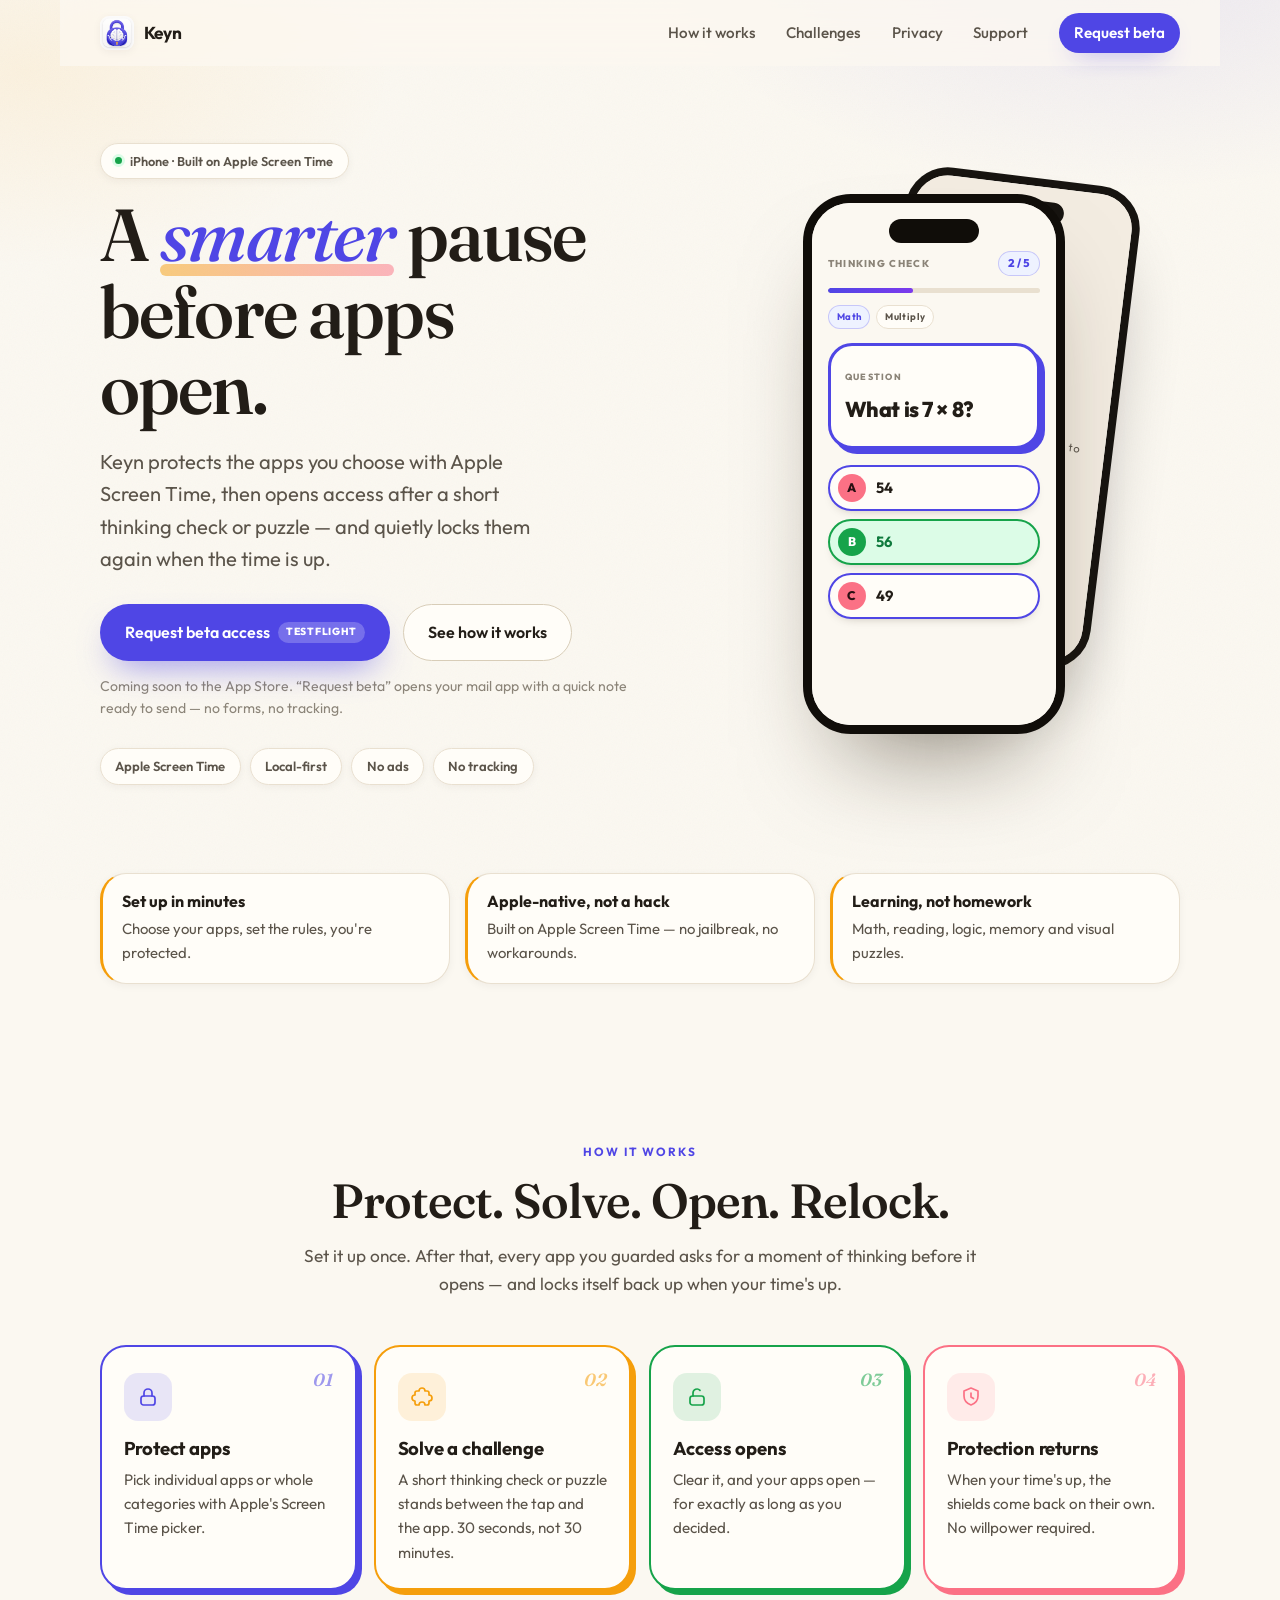
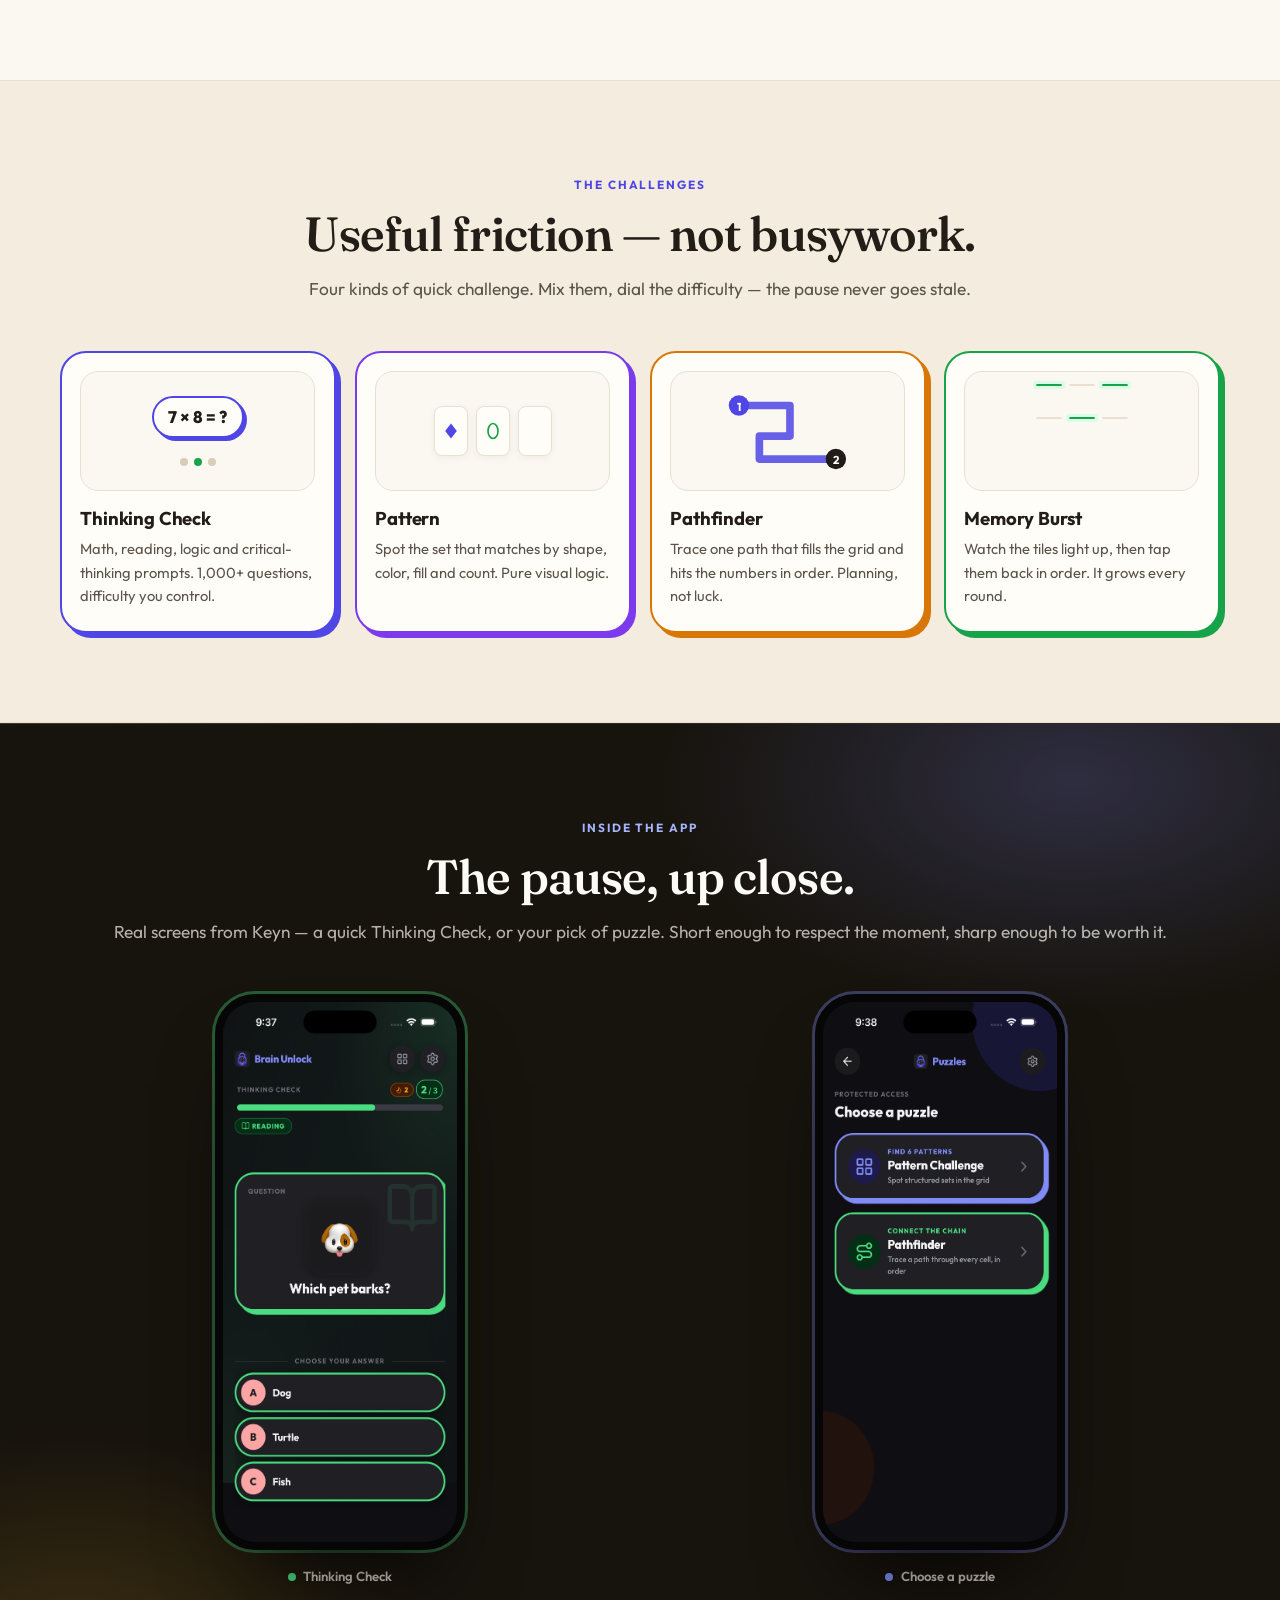
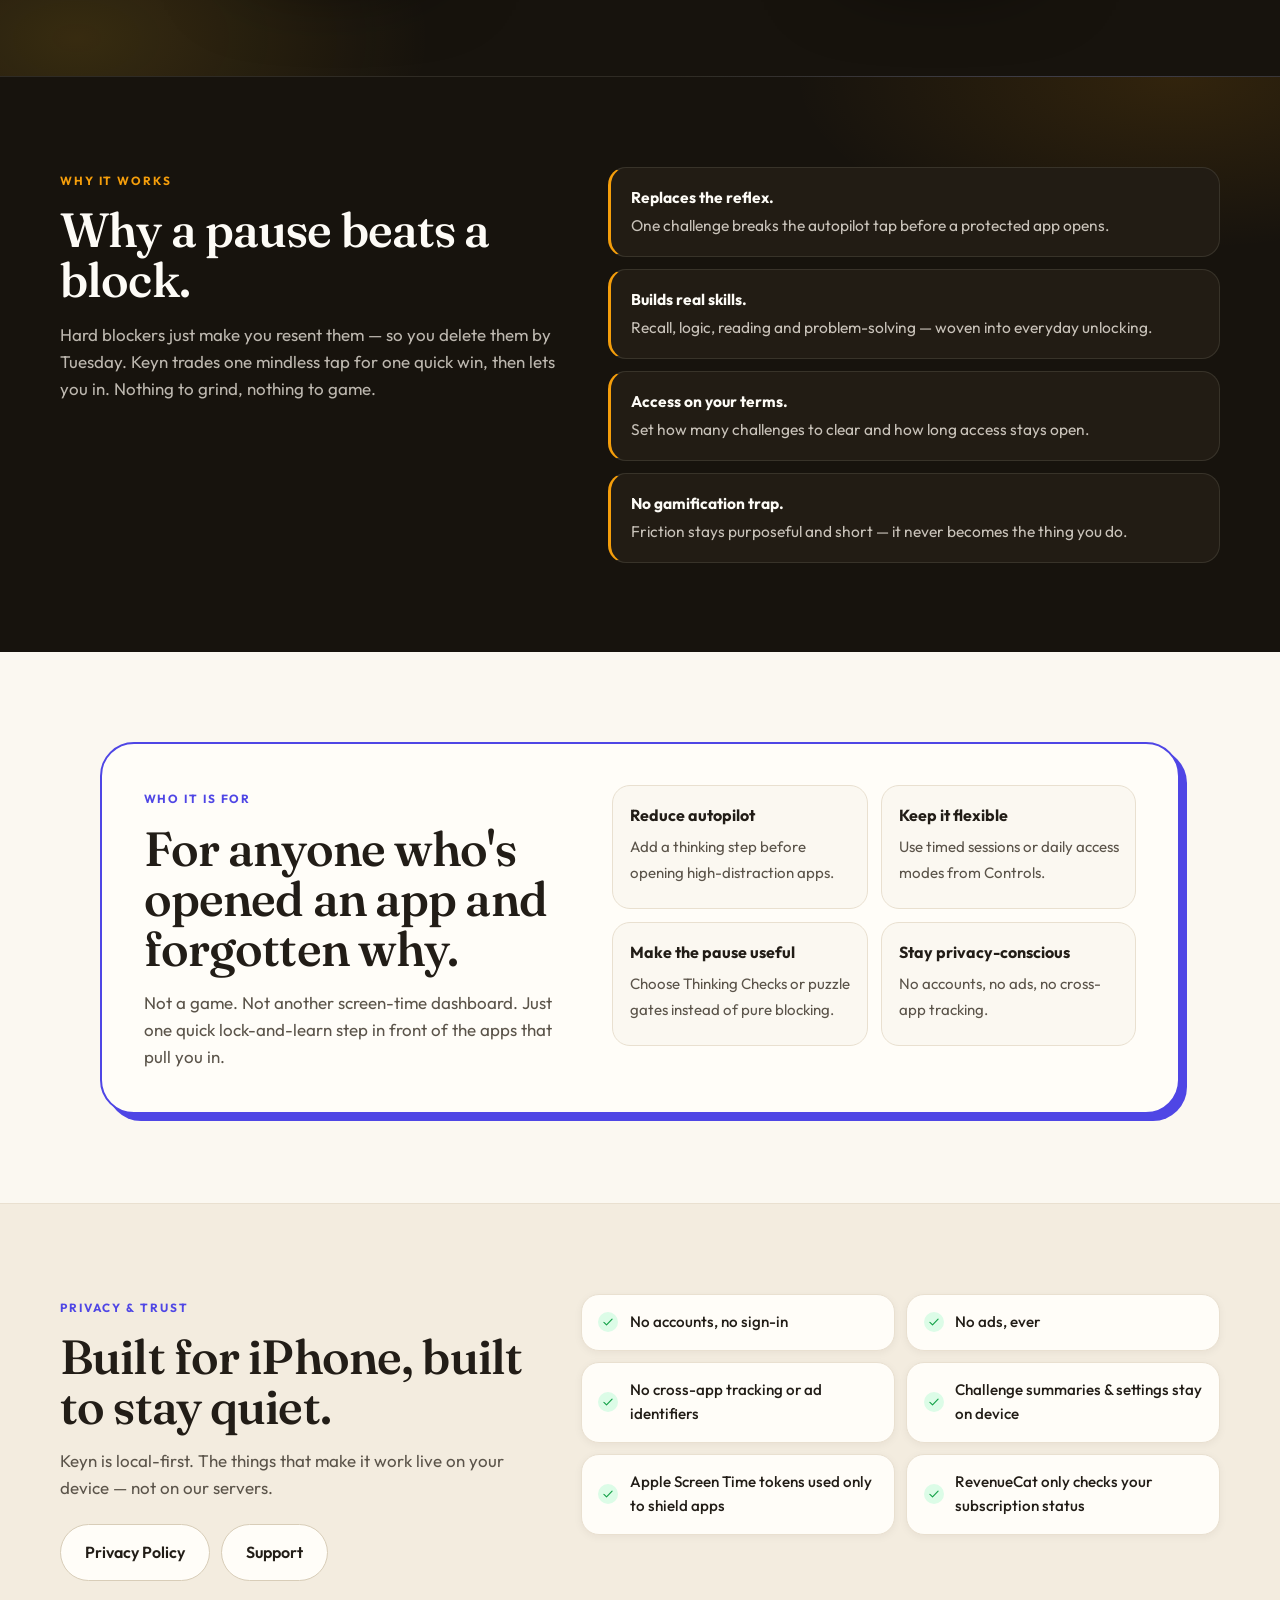
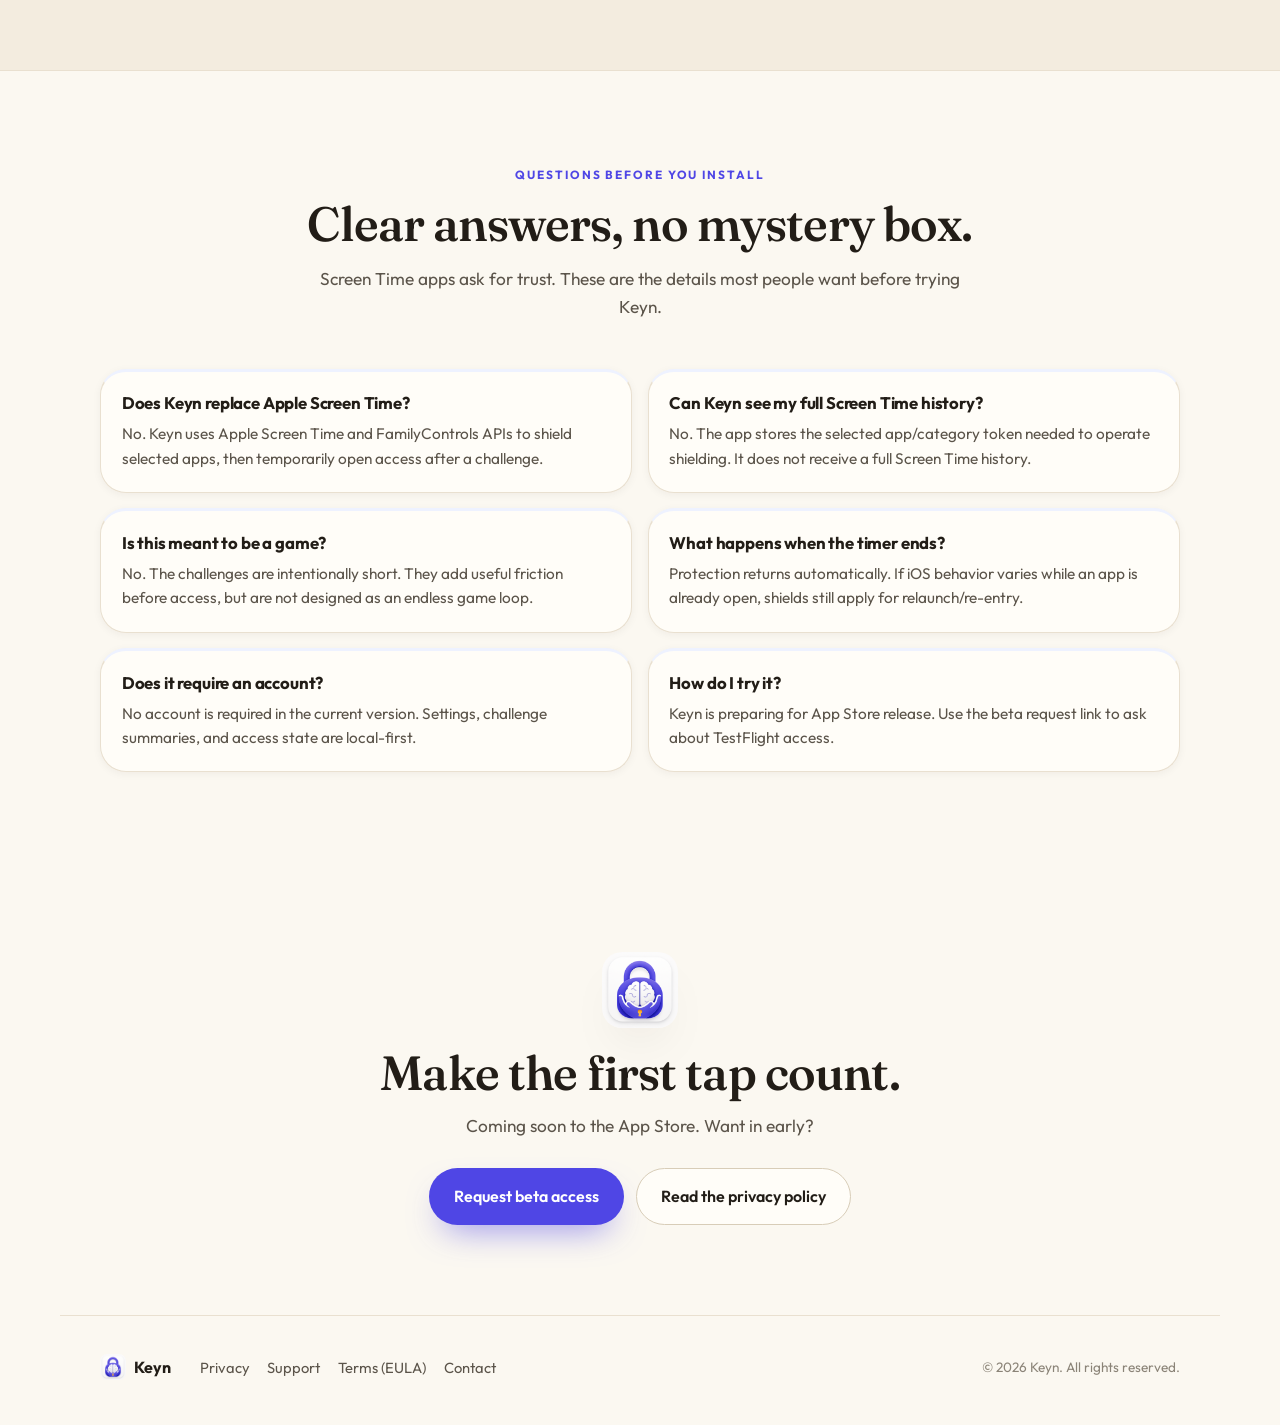
==== commit 290b058d: "KEYN site — marketing + privacy + support (standalone, no brainunlock.app domain) Co-Authored-By: Cl" ====
--- a/index.html
+++ b/index.html
@@ -8,7 +8,6 @@
       name="description"
       content="Keyn protects the apps you choose with Apple Screen Time, then opens access after a short thinking check or puzzle. Local-first. No ads. No tracking."
     />
-    <link rel="canonical" href="https://www.brainunlock.app/" />
     <link rel="icon" href="assets/app-icon.png" />
     <link rel="apple-touch-icon" href="assets/app-icon.png" />
     <meta property="og:title" content="Keyn | A smarter pause before apps open" />
@@ -17,8 +16,8 @@
       content="Protect apps with Apple Screen Time, then earn access with a short thinking check or puzzle. Local-first, private, ad-free."
     />
     <meta property="og:type" content="website" />
-    <meta property="og:url" content="https://www.brainunlock.app/" />
-    <meta property="og:image" content="https://www.brainunlock.app/assets/app-icon.png" />
+    <meta property="og:url" content="index.html" />
+    <meta property="og:image" content="index.htmlassets/app-icon.png" />
     <title>Keyn | A smarter pause before apps open</title>
     <script>document.documentElement.classList.add("js");</script>
     <link rel="preconnect" href="https://fonts.googleapis.com" />
@@ -31,7 +30,7 @@
   </head>
   <body>
     <header class="nav">
-      <a class="brand" href="https://www.brainunlock.app/" aria-label="Keyn home">
+      <a class="brand" href="index.html" aria-label="Keyn home">
         <img class="brand-icon" src="assets/app-icon.png" alt="" width="34" height="34" />
         <span class="brand-name">Keyn</span>
       </a>
